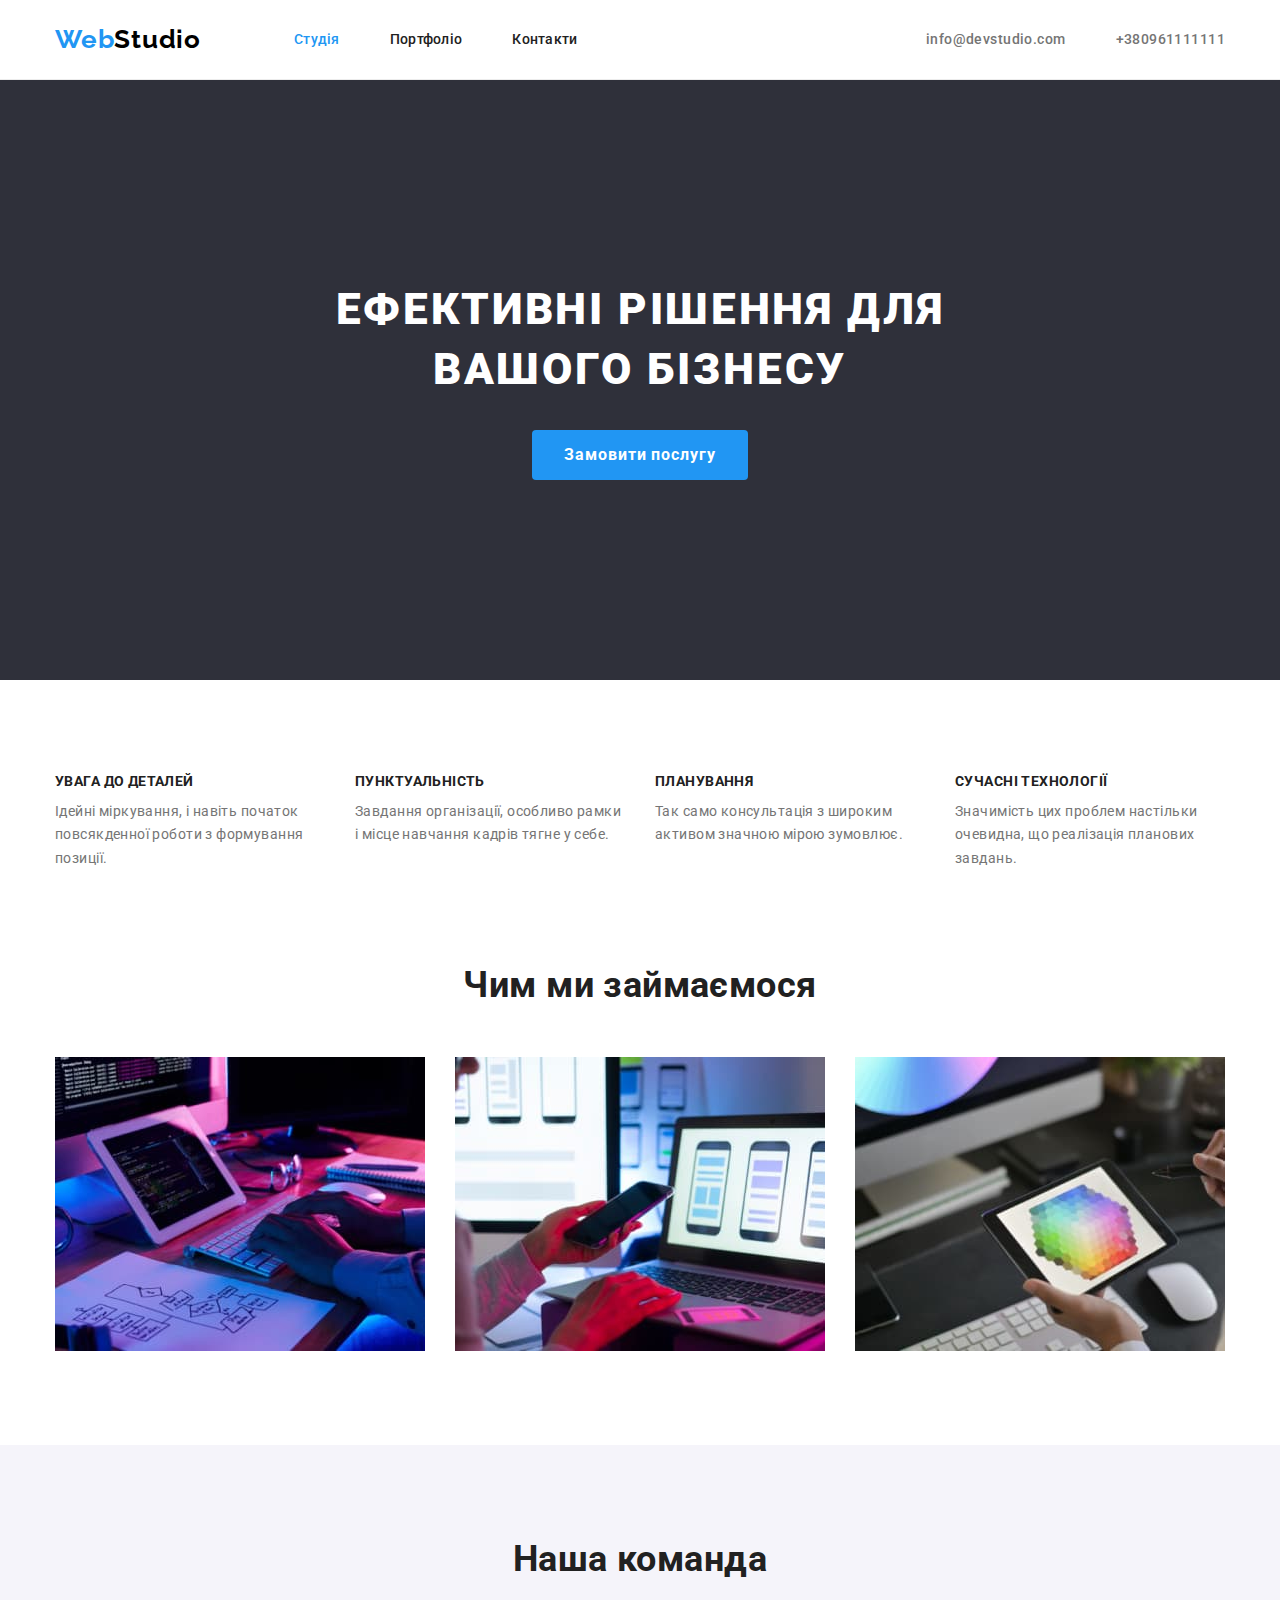
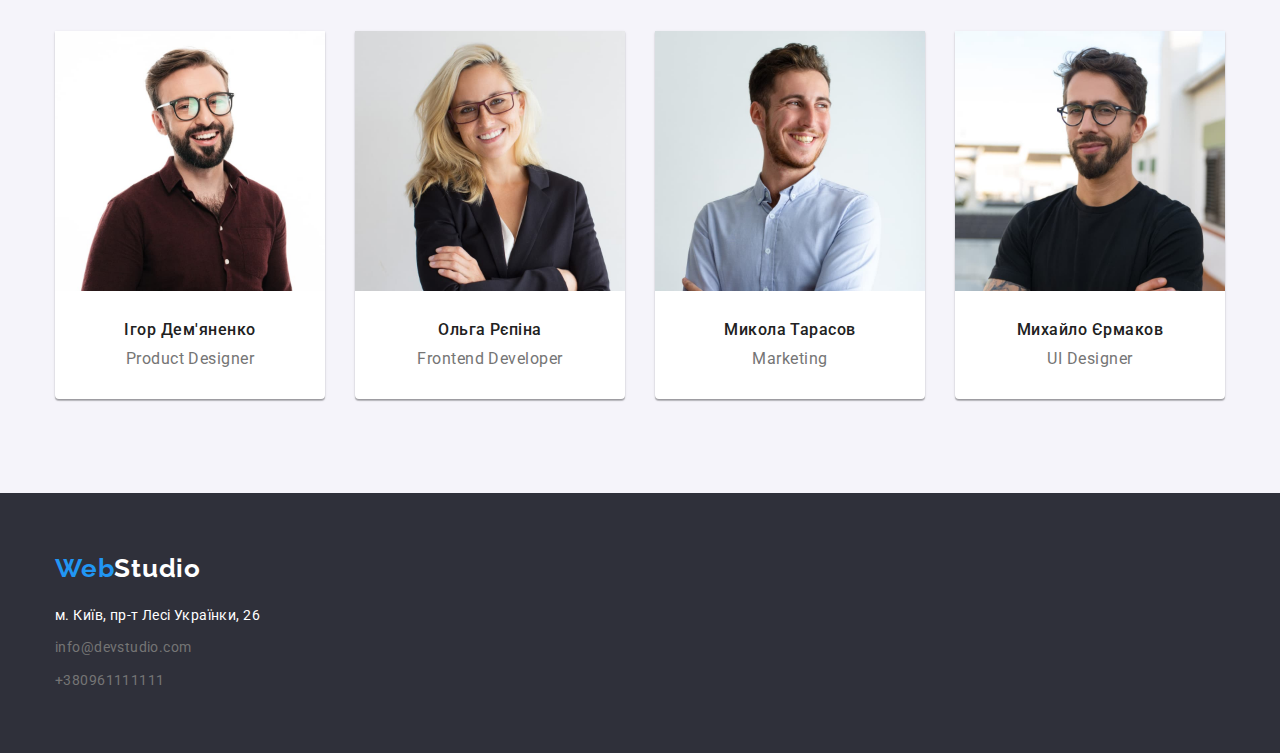
==== index.html @ 1582611f "клоновано репозиторій з ДЗ-3" ====
<!DOCTYPE html>
<html lang="uk">
<head>
    <meta charset="UTF-8">
    <meta http-equiv="X-UA-Compatible" content="IE=edge">
    <meta name="viewport" content="width=device-width, initial-scale=1.0">
    <title>Студія</title>
    <link rel="preconnect" href="https://fonts.googleapis.com">
    <link rel="preconnect" href="https://fonts.gstatic.com" crossorigin>
    <link href="https://fonts.googleapis.com/css2?family=Raleway:wght@700&family=Roboto:wght@400;500;700;900&display=swap" rel="stylesheet">
    <link rel="stylesheet" href="https://cdnjs.cloudflare.com/ajax/libs/modern-normalize/1.1.0/modern-normalize.min.css">
    <link rel="stylesheet" href="./css/style.css" />
</head>

<body>
    <!--Шапка-->
    
    <header class="header-container">
        <div class="container container-items">
        <a class="logoweb link" href="./index.html">Web<span class="logostudio">Studio</span>
        </a>
    
        <nav class="navigation">
            <ul class="navigation-items">
                <li><a class="navigation-link link current" href="./index.html">Студія</a></li>
                <li><a class="navigation-link link" href="./portfolio.html">Портфоліо</a></li>
                <li><a class="navigation-link link" href="">Контакти</a></li>
            </ul>
        </nav>
    
        <ul class="header-contacts">
            <li><a class="header-mail link" href=mailto:info@devstudio.com>info@devstudio.com</a></li>
            <li><a class="header-tel link" href=tel:+380961111111>+380961111111</a></li>
        </ul>
        </div>
    </header>

    <!--Герой-->
    <main>
        <section class="hero">
            <div class="hero-container container">
                <h1 class="herotext">Ефективні рішення для вашого бізнесу</h1>
                <button type="button" class="button">Замовити послугу
                </button>
            </div>
        </section>
    
    <!--Якості студії-->
        <section class="benefits section" >
            <div class="container">
                <h2 class="visually-hidden">Якості</h2>
                <ul class="benefits-items">
                <li class="benefits-container">
                    <h3 class="benefits-titles">Увага до деталей</h3>
                    <p class="benefits-p">Ідейні міркування, і навіть початок повсякденної роботи з формування позиції.</p>
                </li>
                <li class="benefits-container">
                    <h3 class="benefits-titles">Пунктуальність</h3>
                    <p class="benefits-p">Завдання організації, особливо рамки і місце навчання кадрів тягне у себе.</p>
                </li>
                <li class="benefits-container">
                    <h3 class="benefits-titles">Планування</h3>
                    <p class="benefits-p">Так само консультація з широким активом значною мірою зумовлює.</p>
                </li>
                <li class="benefits-container">
                    <h3 class="benefits-titles">Сучасні технології</h3>
                    <p class="benefits-p">Значимість цих проблем настільки очевидна, що реалізація планових завдань.</p>
                </li>
                </ul>
            </div>
        </section>

    <!--Чим займаємось-->
        <section class="ourworks section">
            <div class="container">
            <h2 class="secondary-title">Чим ми займаємося</h2>
            <ul class="works-items">
                <li class="works-item"><img src="./images/box1Sq.jpg" alt="обробка фотографій" width="370"></li>
                <li class="works-item"><img src="./images/box2Sq.jpg" alt="погодження деталей з замовником" width="370"></li>
                <li class="works-item"><img src="./images/box3Sq.jpg" alt="передача матеріалів замовнику" width="370"></li>
            </ul> 
            </div>
        </section>
        
        <!--Наша команда-->
        <section class="ourteam section">
            <div class="container">
            <h2 class="secondary-title">Наша команда</h2>
            <ul class="specialists">
                <li class="specialist">
                    <img src="./images/1IgorSq.jpg" alt="фото Ігор Дем'яненко" width="270">
                    <div class="ourteamtext">
                    <h3 class="ourteam-titles">Ігор Дем'яненко</h3>
                    <p class="ourteam-p">Product Designer</p>
                    </div>
                </li>
                <li class="specialist">
                    <img src="./images/2OlgaSq.jpg" alt="фото Ольга Рєпіна" width="270">
                    <div class="ourteamtext">
                    <h3 class="ourteam-titles">Ольга Рєпіна</h3>
                    <p class="ourteam-p">Frontend Developer</p>
                    </div>
                </li>
                <li class="specialist">
                    <img src="./images/3MykolaSq.jpg" alt="фото Микола Тарасов" width="270">
                    <div class="ourteamtext">
                    <h3 class="ourteam-titles">Микола Тарасов</h3>
                    <p class="ourteam-p">Marketing</p>
                    </div>
                </li>
                <li class="specialist">
                    <img src="./images/4MykhailoSq.jpg" alt="фото Михайло Єрмаков" width="270">
                    <div class="ourteamtext">
                    <h3 class="ourteam-titles">Михайло Єрмаков</h3>
                    <p class="ourteam-p">UI Designer</p>
                    </div>
                </li>
            </ul>
            </div>
        </section>
    </main>
    
    <!--Підвал-->
    <footer class="footer">
        <div class="container">
        <a class="footer-logoweb link" href="./index.html">Web<span class="footer-logostudio">Studio</span>
        </a>
        <address>
            <ul>
                <li class="contactlist-item"><a class="contact-link link" href="https://goo.gl/maps/CPtrU1FHBa2aNyZL9" target="_blank"
                        rel="noopener noreferrer nofollow">
                        м. Київ, пр-т Лесі Українки, 26</a>
                    </li>
                <li class="contactlist-item">
                    <a class="contact-list link" href="mailto:info@devstudio.com">info@devstudio.com</a>
                </li>
                <li class="contactlist-item"><a class="contact-list link" href="tel:+380961111111">+380961111111</a>
                </li>
                </ul>
        </address>
        </div>
    </footer>

</body>

</html>
---- css/style.css ----
:root {
    --titletext-color: #212121;
    --p-color: #757575;
    --hover-color: #2196F3;
    --textwhite-color: #ffffff;
    --backgroundfilter-color: #EEEEEE;
       
    --noname-color: #000000;
    --noname-color: #F5F4FA;
    --noname-color: #FFFFFF 60%;
    --noname-color: #2F303A;
    --headerline-color: #ECECEC;
}

body{
    font-family: 'Roboto', 'Raleway', sans-serif;
    background-color: #ffffff;
    color: #757575;
    font-size: 14px;
    letter-spacing: 0.03em;
}

ul,h2,p{
    list-style: none;
    margin: 0;
    padding: 0;
}

img{
    display: block;
    margin: 0;
    padding: 0;
    max-width: 100%;
    height: auto;
}

.section{
    padding-top: 94px;
    padding-bottom: 94px;
}

.container{
    margin-left: auto;
    margin-right: auto;
    width: 1200px;
    padding: 0 15px;
}

.link{
    text-decoration: none;
}
.visually-hidden {
    position: absolute;
    width: 1px;
    height: 1px;
    margin: -1px;
    border: 0;
    padding: 0;
    white-space: nowrap;
    clip-path: inset(100%);
    clip: rect(0 0 0 0);
    overflow: hidden;
}

.secondary-title{
    font-weight: 700;
    font-size: 36px;
    line-height: 1.16;
    color: var(--titletext-color);
    margin-top: 0;
    margin-bottom: 50px;
    text-align: center;
}

.logoweb{
    font-family: 'Raleway';
    font-weight: 700;
    font-size: 26px;
    line-height: 1.19;
    letter-spacing: 0.03em;
    color: #2196F3;
}
.logostudio{
    color: #000000;
}

.navigation{
margin-left: 93px;
}
.navigation-items{
    font-weight: 500;
    font-size: 14px;
    line-height: 1.14;
    letter-spacing: 0.02em;
    color: var(--titletext-color);
    display: flex;
    gap: 50px;
}

.navigation-link{
    font-weight: 500;
    font-size: 14px;
    line-height: 1.14;
    letter-spacing: 0.02em;
    color: var(--titletext-color);
    padding-top: 32px;
    padding-bottom: 32px;
}
.navigation-link:hover,
.navigation-link:focus{
    color: var(--hover-color);
}
.current{
   color: #2196F3;
}


.contact-list:hover,
.contact-list:focus,
.contact-link:hover,
.contact-link:focus,
.header-mail:hover,
.header-mail:focus,
.header-tel:hover,
.header-tel:focus{
    color: var(--hover-color);
}
.header-contacts{
    display: flex;
    margin-left: auto;
    gap: 50px;
}
.header-mail,
.header-tel{
    font-style: normal;
    font-weight: 500;
    font-size: 14px;
    line-height: 1.71;
    letter-spacing: 0.03em;
    color: var(--p-color);
    padding-top: 32px;
    padding-bottom: 32px;
}
.header-container{
    display: flex;
    border-bottom: 1px solid var(--headerline-color);
    height: 80px;
}
.container-items{
    display: flex;
    align-items: center;
}

.hero{
    background-color: #2F303A;
    padding: 200px 0;
    
}
.herotext{
    font-weight: 900;
    font-size: 44px;
    line-height: 1.36;
    letter-spacing: 0.06em;
    text-transform: uppercase;
    text-align: center;
    width: 696px;
    color: var(--textwhite-color);
    margin-top: 0;
    margin-bottom: 30px;
    margin-left: auto;
    margin-right: auto;
}

.button{
    font-family: inherit;
    background: #2196F3;     
    font-weight: 700;
    font-size: 16px;
    line-height: 1.87;
    letter-spacing: 0.06em;
    color: var(--textwhite-color);
    cursor: pointer;
    padding: 10px 32px;
    border: 0;
    border-radius: 4px;  
    display: block;
    margin-left: auto;
    margin-right: auto;
}

.button:hover,
.button:focus{
    background: #188CE8;;
}

.benefits-titles{
    font-weight: 700;
    font-size: 14px;
    line-height: 1.14;
    letter-spacing: 0.03em;
    text-transform: uppercase;
    color: var(--titletext-color);
    margin-top: 0;
    margin-bottom: 10px;
    padding: 0;
}
.benefits-p{
    font-weight: 400;
    font-size: 14px;
    line-height: 1.71;
    letter-spacing: 0.03em;
}
.benefits-container{
    width: 270px;
}
.benefits-items{
    display: flex;
    justify-content: space-between;
}
.benefits-container:not(:first-child){
    margin-left: 30px;
}
.ourteamtext{
    padding: 30px 0;
}
.ourteam-titles{
    font-weight: 500;
    font-size: 16px;
    line-height: 1.18;
    letter-spacing: 0.03em;
    color: var(--titletext-color);
    margin-top: 0;
    margin-bottom: 10px;
}
.ourworks{
    padding-top: 0;
}
.works-items{
    display: flex;
    justify-content: space-between;
}
.works-item:not(:first-child) {
    margin-left: 30px;
}
.ourteam{
    background-color: #F5F4FA;
}
.ourteam-p{
    font-weight: 400;
    font-size: 16px;
    line-height: 1.18;
    letter-spacing: 0.03em;
}
.specialist {
    width: 270px;
    text-align: center;
    background: #FFFFFF;
    box-shadow: 0px 1px 3px rgba(0, 0, 0, 0.12), 0px 1px 1px rgba(0, 0, 0, 0.14), 0px 2px 1px rgba(0, 0, 0, 0.2);
    border-radius: 0px 0px 4px 4px;
}
.specialist:not(:first-child) {
    margin-left: 30px;
}
.specialists{
    display: flex;
}

.example-items{
    display: flex;
    flex-wrap: wrap;
}
.example{
width: 370px;
margin-left: 30px;
margin-bottom: 30px;
}
.example:nth-child(3n+1){
margin-left: 0;
}
.example:nth-child(n+7) {
    margin-bottom: 0;}
.exampletext{
    padding: 20px 24px;
    border: 1px solid var(--backgroundfilter-color);
    border-top: none;
}
.filterbuttons{
    display: flex;
    margin-bottom: 50px;
    justify-content: center;
}
.filterbutton-item:not(:first-child) {
    margin-left: 8px;
}
.filterbutton{
    font-family: inherit;
    font-weight: 500;
    font-size: 16px;
    line-height: 1.62;
    text-align: center;
    letter-spacing: 0.03em;
    background-color: #F5F4FA;
    color: var(--titletext-color);
    cursor: pointer;
    border-radius: 4px;
    border: 0;
    padding: 6px 22px;
}
.filterbutton:hover,
.filterbutton:focus{
    background-color: #2196F3;
    color: var(--textwhite-color);
}
 
.footer{
    background-color: #2F303A;
    padding: 60px 0;
}
.footer-logoweb{
font-family: 'Raleway';
font-weight: 700;
font-size: 26px;
line-height: 1.19;
letter-spacing: 0.03em;
color: #2196F3;
margin-bottom: 20px;
display: block;
}
.footer-logostudio {
    color: var(--textwhite-color);
}

.logostudio-footer{
    font-family: 'Raleway';
    font-weight: 700;
    font-size: 26px;
    line-height: 1.19;
    letter-spacing: 0.03em;
    color: var(--textwhite-color);
}
.contact-list {
    font-style: normal;
    font-weight: 400;
    font-size: 14px;
    line-height: 1.71;
    letter-spacing: 0.03em;
    color: var(--p-color);
    display: block;
}
.contactlist-item:not(:first-child) {
    margin-top: 9px;
}
.contact-link {
    font-style: normal;
    font-weight: 400;
    font-size: 14px;
    line-height: 1.71;
    letter-spacing: 0.03em;
    color: var(--textwhite-color);
}

.allworks-titles{
font-style: normal;
font-weight: 700;
font-size: 18px;
line-height: 2;
color: var(--titletext-color);
margin-bottom: 4px;
}

.allworks-p{
font-weight: 400;
font-size: 16px;
line-height: 1.87;
color: var(--p-color);
}
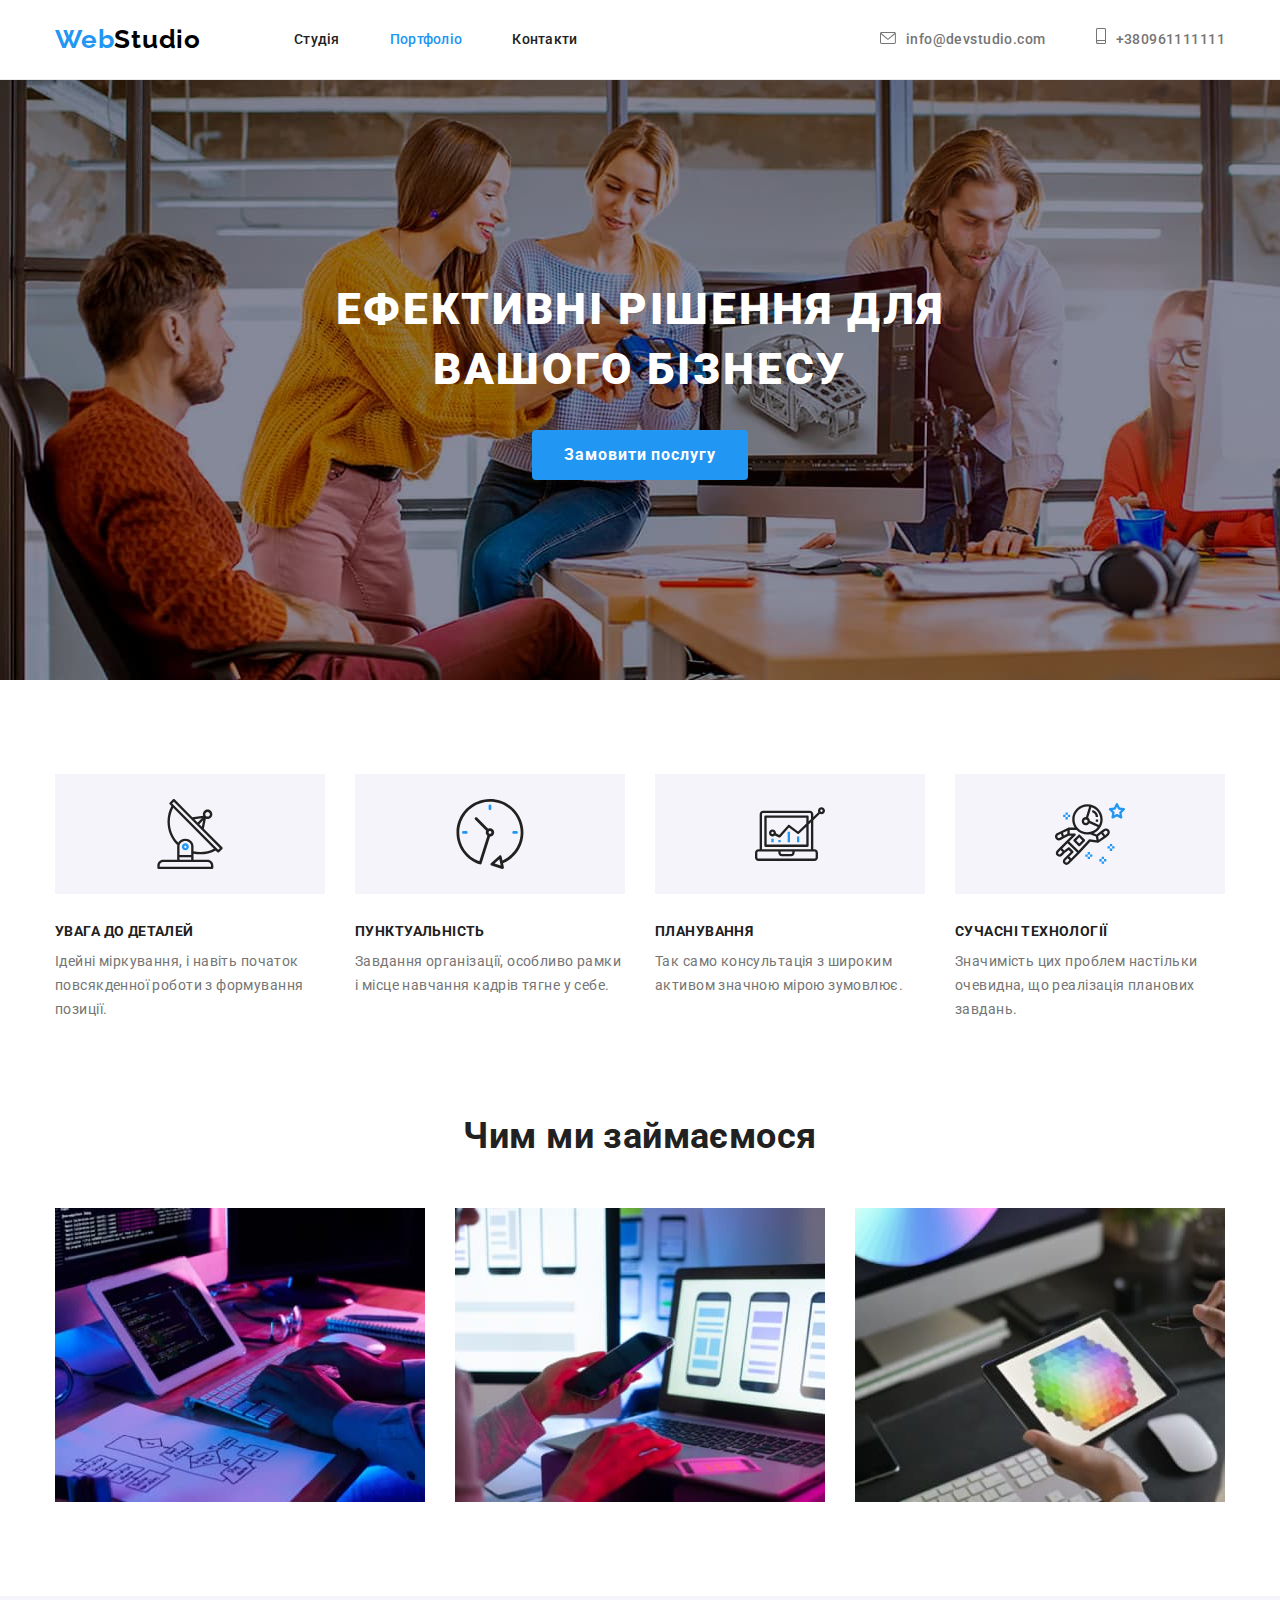
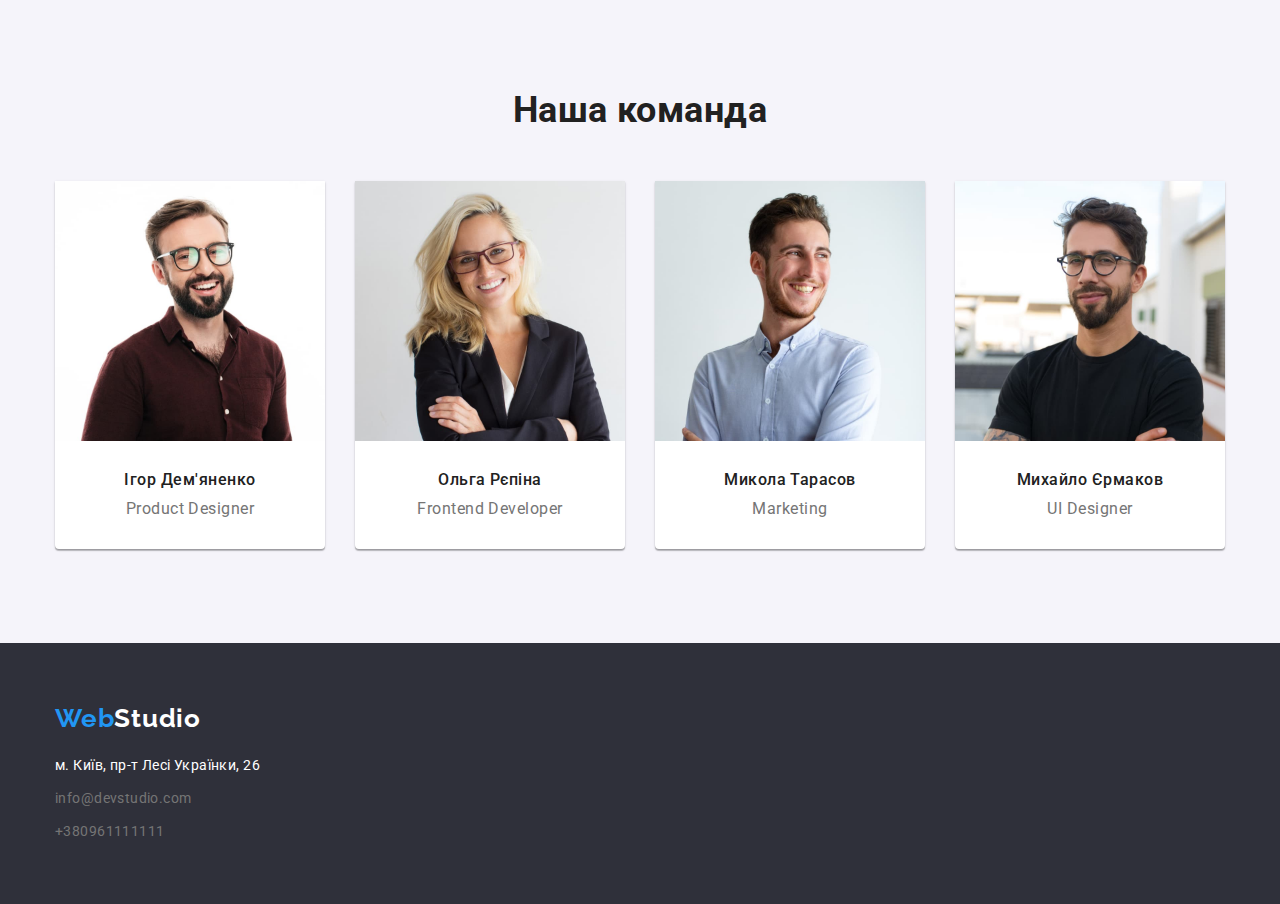
==== commit 6a837f54: "початкове оформлення іконок" ====
--- a/index.html
+++ b/index.html
@@ -14,24 +14,35 @@
 
 <body>
     <!--Шапка-->
-    
     <header class="header-container">
         <div class="container container-items">
-        <a class="logoweb link" href="./index.html">Web<span class="logostudio">Studio</span>
-        </a>
+            <a class="logoweb link" href="./index.html">Web<span class="logostudio">Studio</span>
+            </a>
     
-        <nav class="navigation">
-            <ul class="navigation-items">
-                <li><a class="navigation-link link current" href="./index.html">Студія</a></li>
-                <li><a class="navigation-link link" href="./portfolio.html">Портфоліо</a></li>
-                <li><a class="navigation-link link" href="">Контакти</a></li>
+            <nav class="navigation">
+                <ul class="navigation-items">
+                    <li><a class="navigation-link link" href="./index.html">Студія</a></li>
+                    <li><a class="navigation-link link current" href="./portfolio.html">Портфоліо</a></li>
+                    <li><a class="navigation-link link" href="">Контакти</a></li>
+                </ul>
+            </nav>
+    
+            <ul class="header-contacts">
+                <li>
+                    <a class="header-mail link" href=mailto:info@devstudio.com>
+                        <svg class="headermail-icon">
+                            <use href="./images/symbol-defs.svg#icon-envelope"></use>
+                        </svg>info@devstudio.com
+                    </a>
+                </li>
+                <li>
+                    <a class="header-tel link" href=tel:+380961111111>
+                        <svg class="headertel-icon">
+                            <use href="./images/symbol-defs.svg#icon-tel"></use>
+                        </svg>+380961111111
+                    </a>
+                </li>
             </ul>
-        </nav>
-    
-        <ul class="header-contacts">
-            <li><a class="header-mail link" href=mailto:info@devstudio.com>info@devstudio.com</a></li>
-            <li><a class="header-tel link" href=tel:+380961111111>+380961111111</a></li>
-        </ul>
         </div>
     </header>
 
@@ -51,18 +62,38 @@
                 <h2 class="visually-hidden">Якості</h2>
                 <ul class="benefits-items">
                 <li class="benefits-container">
+                    <div class="benefits-iconbox">
+                        <svg class="benefits-icon">
+                            <use href="./images/symbol-defs.svg#icon-antenna"></use>
+                        </svg>
+                    </div>
                     <h3 class="benefits-titles">Увага до деталей</h3>
                     <p class="benefits-p">Ідейні міркування, і навіть початок повсякденної роботи з формування позиції.</p>
                 </li>
                 <li class="benefits-container">
+                    <div class="benefits-iconbox">
+                        <svg class="benefits-icon">
+                            <use href="./images/symbol-defs.svg#icon-clock"></use>
+                        </svg>
+                    </div>
                     <h3 class="benefits-titles">Пунктуальність</h3>
                     <p class="benefits-p">Завдання організації, особливо рамки і місце навчання кадрів тягне у себе.</p>
                 </li>
                 <li class="benefits-container">
+                    <div class="benefits-iconbox">
+                        <svg class="benefits-icon">
+                            <use href="./images/symbol-defs.svg#icon-diagram"></use>
+                        </svg>
+                    </div>
                     <h3 class="benefits-titles">Планування</h3>
                     <p class="benefits-p">Так само консультація з широким активом значною мірою зумовлює.</p>
                 </li>
                 <li class="benefits-container">
+                    <div class="benefits-iconbox">
+                        <svg class="benefits-icon">
+                            <use href="./images/symbol-defs.svg#icon-astronaut"></use>
+                        </svg>
+                    </div>
                     <h3 class="benefits-titles">Сучасні технології</h3>
                     <p class="benefits-p">Значимість цих проблем настільки очевидна, що реалізація планових завдань.</p>
                 </li>
--- a/css/style.css
+++ b/css/style.css
@@ -114,7 +114,10 @@
    color: #2196F3;
 }
 
-
+.headermail-icon:hover,
+.headertel-icon:hover,
+.headermail-icon:focus,
+.headertel-icon:focus,
 .contact-list:hover,
 .contact-list:focus,
 .contact-link:hover,
@@ -124,12 +127,32 @@
 .header-tel:hover,
 .header-tel:focus{
     color: var(--hover-color);
-}
+    fill: var(--hover-color);
+}
+
 .header-contacts{
     display: flex;
     margin-left: auto;
     gap: 50px;
-}
+    align-items: center;
+}
+.headermail-icon{
+    width: 16px;
+    height: 12px;
+    margin-right: 10px;
+    fill: #757575;
+    cursor: pointer;
+}
+.headertel-icon{
+    width: 10px;
+    height: 16px;
+    margin-right: 10px;
+    fill: #757575;
+    cursor: pointer;
+}
+
+
+
 .header-mail,
 .header-tel{
     font-style: normal;
@@ -140,6 +163,7 @@
     color: var(--p-color);
     padding-top: 32px;
     padding-bottom: 32px;
+  
 }
 .header-container{
     display: flex;
@@ -152,7 +176,13 @@
 }
 
 .hero{
-    background-color: #2F303A;
+    height: 600px;
+    max-width: 1600px;
+    margin-left: auto;
+    margin-right: auto;
+    background: rgba(47, 48, 58, 0.4);
+    background-image: url('../images/herosq.jpg');
+    
     padding: 200px 0;
     
 }
@@ -219,6 +249,18 @@
 }
 .benefits-container:not(:first-child){
     margin-left: 30px;
+}
+.benefits-iconbox{
+    width: 270px;
+    height: 120px;
+    background-color: #F5F4FA;
+    margin-bottom: 30px;
+}
+.benefits-icon{
+    width: 70px;
+    height: 70px;
+    margin: 25px 100px;
+
 }
 .ourteamtext{
     padding: 30px 0;
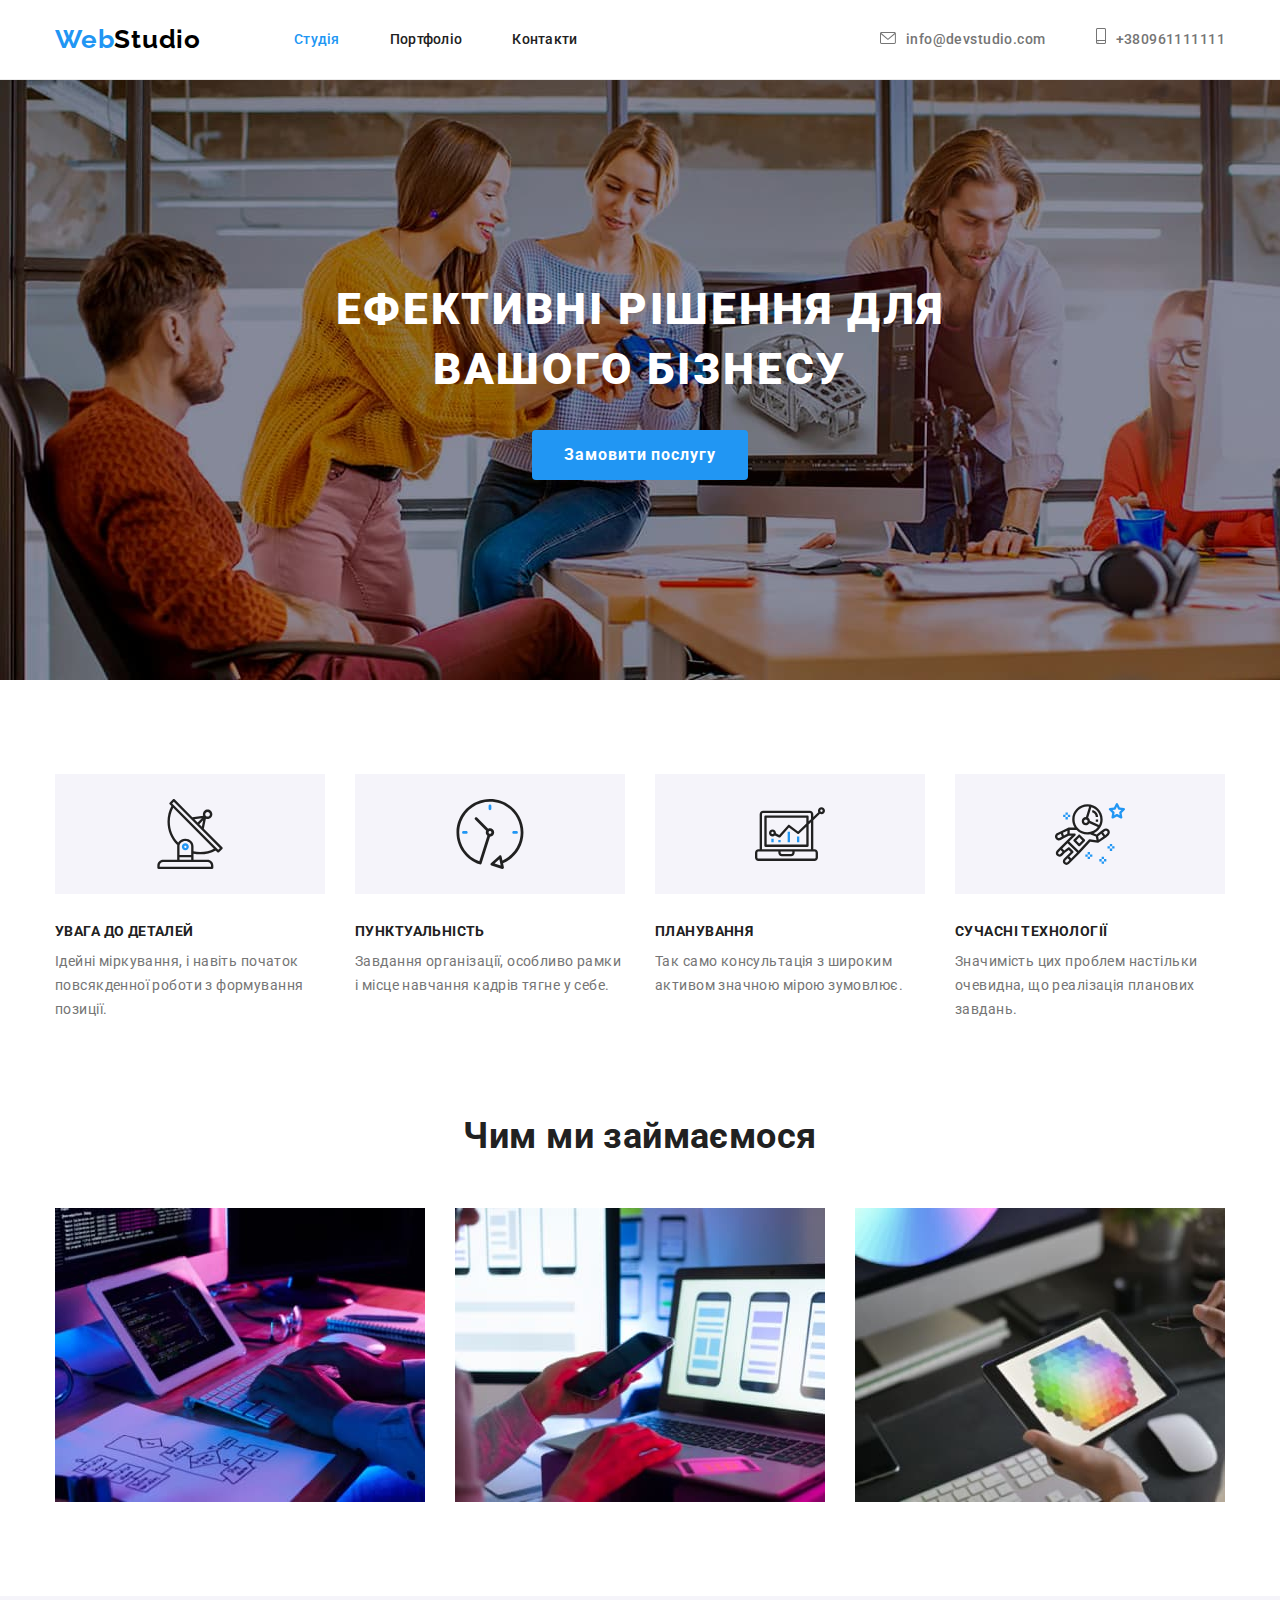
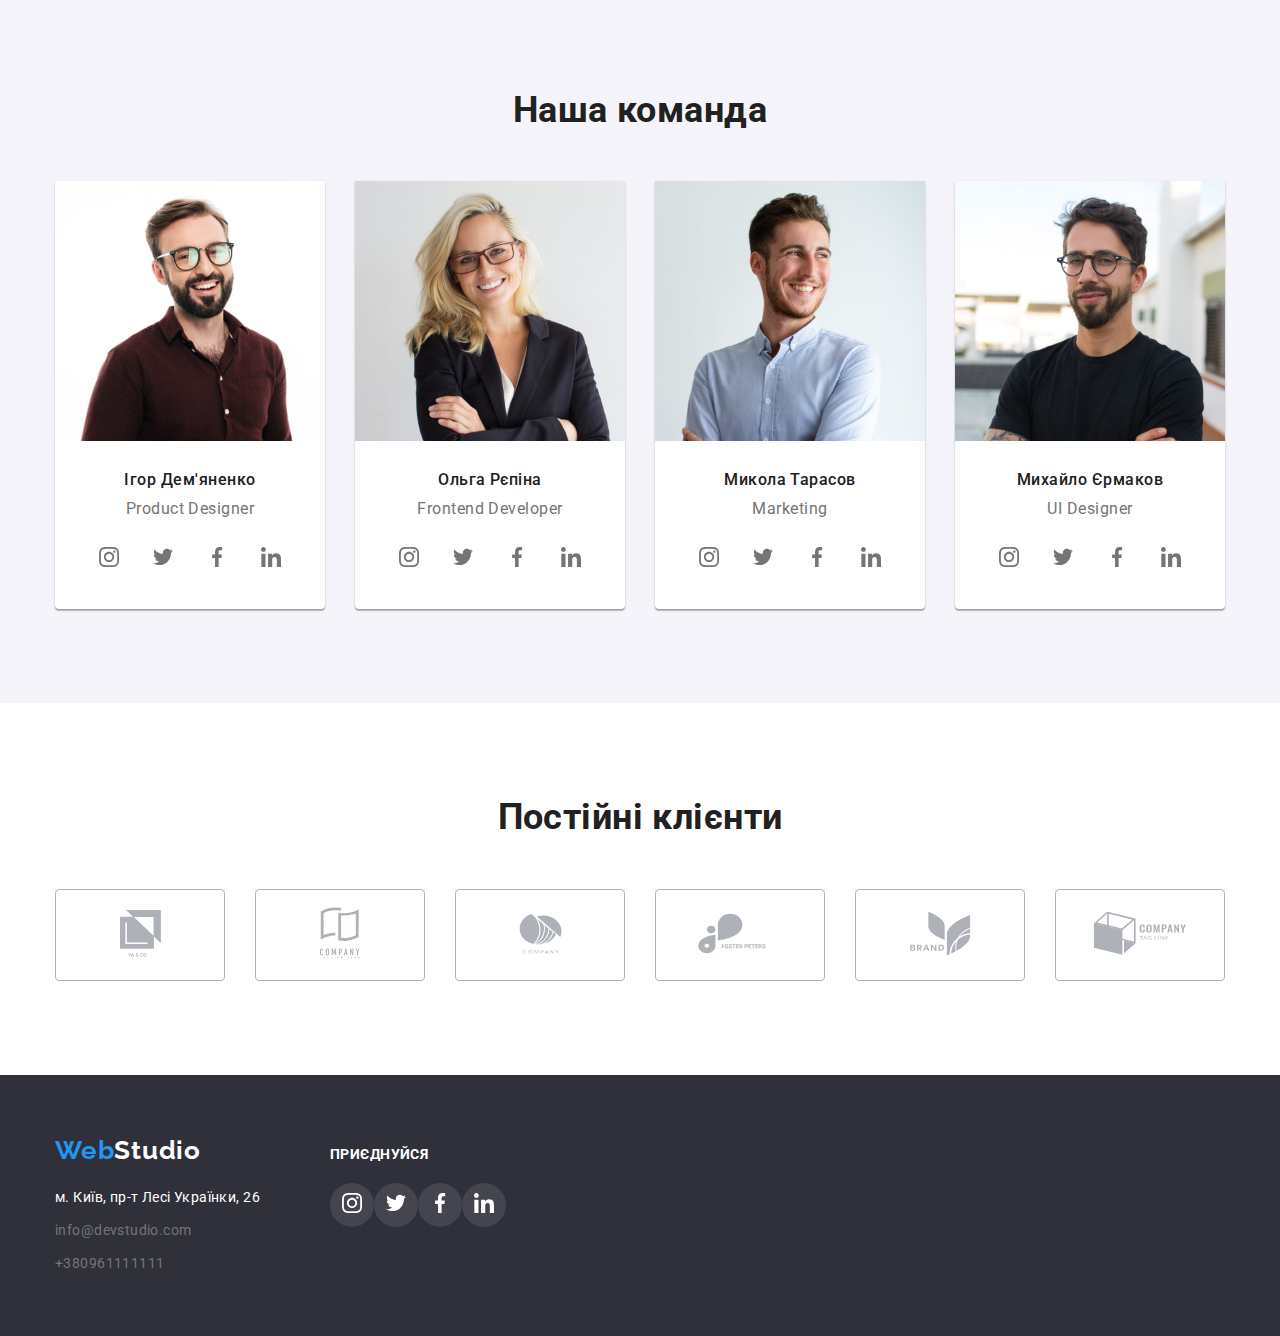
==== commit 3bb54961: "виконано дз-4" ====
--- a/index.html
+++ b/index.html
@@ -21,8 +21,8 @@
     
             <nav class="navigation">
                 <ul class="navigation-items">
-                    <li><a class="navigation-link link" href="./index.html">Студія</a></li>
-                    <li><a class="navigation-link link current" href="./portfolio.html">Портфоліо</a></li>
+                    <li><a class="navigation-link link current" href="./index.html">Студія</a></li>
+                    <li><a class="navigation-link link" href="./portfolio.html">Портфоліо</a></li>
                     <li><a class="navigation-link link" href="">Контакти</a></li>
                 </ul>
             </nav>
@@ -123,6 +123,49 @@
                     <div class="ourteamtext">
                     <h3 class="ourteam-titles">Ігор Дем'яненко</h3>
                     <p class="ourteam-p">Product Designer</p>
+                    <ul class="specialistlink-items">
+                        <li class="specialistbutton-item">
+                            <a class="specialistlink" href="https://www.instagram.com/">
+                                <button class="specialistlink-button">
+                                    <svg class="specialistlink-icon">
+                                        <use href="./images/symbol-defs.svg#icon-instagram">
+                                        </use>
+                                    </svg>
+                                    
+                                </button>
+                            </a>
+                        </li>
+                        <li class="specialistbutton-item">
+                            <a class="specialistlink" href="https://twitter.com/">
+                                <button class="specialistlink-button">
+                                    <svg class="specialistlink-icon">
+                                        <use href="./images/symbol-defs.svg#icon-twitter">
+                                        </use>
+                                    </svg>
+                                </button>
+                            </a>
+                        </li>
+                        <li class="specialistbutton-item">
+                            <a class="specialistlink" href="https://www.facebook.com/">
+                                <button class="specialistlink-button">
+                                    <svg class="specialistlink-icon">
+                                        <use href="./images/symbol-defs.svg#icon-facebook">
+                                        </use>
+                                    </svg>
+                                </button>
+                            </a>
+                        </li>
+                        <li class="specialistbutton-item">
+                            <a class="specialistlink" href="https://www.linkedin.com/">
+                                <button class="specialistlink-button">
+                                    <svg class="specialistlink-icon">
+                                        <use href="./images/symbol-defs.svg#icon-linkedin">
+                                        </use>
+                                    </svg>
+                                </button>
+                            </a>
+                        </li> 
+                    </ul>                       
                     </div>
                 </li>
                 <li class="specialist">
@@ -130,6 +173,48 @@
                     <div class="ourteamtext">
                     <h3 class="ourteam-titles">Ольга Рєпіна</h3>
                     <p class="ourteam-p">Frontend Developer</p>
+                    <ul class="specialistlink-items">
+                        <li class="specialistbutton-item">
+                            <a class="specialistlink" href="https://www.instagram.com/">
+                                <button class="specialistlink-button">
+                                    <svg class="specialistlink-icon">
+                                        <use href="./images/symbol-defs.svg#icon-instagram">
+                                        </use>
+                                    </svg>
+                                </button>
+                            </a>
+                        </li>
+                        <li class="specialistbutton-item">
+                            <a class="specialistlink" href="https://twitter.com/">
+                                <button class="specialistlink-button">
+                                    <svg class="specialistlink-icon">
+                                        <use href="./images/symbol-defs.svg#icon-twitter">
+                                        </use>
+                                    </svg>
+                                </button>
+                            </a>
+                        </li>
+                        <li class="specialistbutton-item">
+                            <a class="specialistlink" href="https://www.facebook.com/">
+                                <button class="specialistlink-button">
+                                    <svg class="specialistlink-icon">
+                                        <use href="./images/symbol-defs.svg#icon-facebook">
+                                        </use>
+                                    </svg>
+                                </button>
+                            </a>
+                        </li>
+                        <li class="specialistbutton-item">
+                            <a class="specialistlink" href="https://www.linkedin.com/">
+                                <button class="specialistlink-button">
+                                    <svg class="specialistlink-icon">
+                                        <use href="./images/symbol-defs.svg#icon-linkedin">
+                                        </use>
+                                    </svg>
+                                </button>
+                            </a>
+                        </li>
+                    </ul>
                     </div>
                 </li>
                 <li class="specialist">
@@ -137,6 +222,48 @@
                     <div class="ourteamtext">
                     <h3 class="ourteam-titles">Микола Тарасов</h3>
                     <p class="ourteam-p">Marketing</p>
+                    <ul class="specialistlink-items">
+                        <li class="specialistbutton-item">
+                            <a class="specialistlink" href="https://www.instagram.com/">
+                                <button class="specialistlink-button">
+                                    <svg class="specialistlink-icon">
+                                        <use href="./images/symbol-defs.svg#icon-instagram">
+                                        </use>
+                                    </svg>
+                                </button>
+                            </a>
+                        </li>
+                        <li class="specialistbutton-item">
+                            <a class="specialistlink" href="https://twitter.com/">
+                                <button class="specialistlink-button">
+                                    <svg class="specialistlink-icon">
+                                        <use href="./images/symbol-defs.svg#icon-twitter">
+                                        </use>
+                                    </svg>
+                                </button>
+                            </a>
+                        </li>
+                        <li class="specialistbutton-item">
+                            <a class="specialistlink" href="https://www.facebook.com/">
+                                <button class="specialistlink-button">
+                                    <svg class="specialistlink-icon">
+                                        <use href="./images/symbol-defs.svg#icon-facebook">
+                                        </use>
+                                    </svg>
+                                </button>
+                            </a>
+                        </li>
+                        <li class="specialistbutton-item">
+                            <a class="specialistlink" href="https://www.linkedin.com/">
+                                <button class="specialistlink-button">
+                                    <svg class="specialistlink-icon">
+                                        <use href="./images/symbol-defs.svg#icon-linkedin">
+                                        </use>
+                                    </svg>
+                                </button>
+                            </a>
+                        </li>
+                    </ul>
                     </div>
                 </li>
                 <li class="specialist">
@@ -144,9 +271,102 @@
                     <div class="ourteamtext">
                     <h3 class="ourteam-titles">Михайло Єрмаков</h3>
                     <p class="ourteam-p">UI Designer</p>
+                    <ul class="specialistlink-items">
+                        <li class="specialistbutton-item">
+                            <a class="specialistlink" href="https://www.instagram.com/">
+                                <button class="specialistlink-button">
+                                    <svg class="specialistlink-icon">
+                                        <use href="./images/symbol-defs.svg#icon-instagram">
+                                        </use>
+                                    </svg>
+                                </button>
+                            </a>
+                        </li>
+                        <li class="specialistbutton-item">
+                            <a class="specialistlink" href="https://twitter.com/">
+                                <button class="specialistlink-button">
+                                    <svg class="specialistlink-icon">
+                                        <use href="./images/symbol-defs.svg#icon-twitter">
+                                        </use>
+                                    </svg>
+                                </button>
+                            </a>
+                        </li>
+                        <li class="specialistbutton-item">
+                            <a class="specialistlink" href="https://www.facebook.com/">
+                                <button class="specialistlink-button">
+                                    <svg class="specialistlink-icon">
+                                        <use href="./images/symbol-defs.svg#icon-facebook">
+                                        </use>
+                                    </svg>
+                                </button>
+                            </a>
+                        </li>
+                        <li class="specialistbutton-item">
+                            <a class="specialistlink" href="https://www.linkedin.com/">
+                                <button class="specialistlink-button">
+                                    <svg class="specialistlink-icon">
+                                        <use href="./images/symbol-defs.svg#icon-linkedin">
+                                        </use>
+                                    </svg>
+                                </button>
+                            </a>
+                        </li>
+                    </ul>
                     </div>
                 </li>
             </ul>
+            </div>
+        </section>
+
+        <!--Постійні клієнти-->
+        <section class="ourclients section">
+            <div class="container">
+                <h2 class="secondary-title">Постійні клієнти</h2>
+                <ul class="client-items">
+                    <li class="client-item">
+                        <button class="client-button">
+                        <svg class="firstclient-icon">
+                            <use href="./images/symbol-defs.svg#icon-group1"></use>
+                        </svg>
+                        </button>
+                    </li>
+                    <li class="client-item">
+                            <button class="client-button">
+                                <svg class="secondclient-icon">
+                                    <use href="./images/symbol-defs.svg#icon-group2"></use>
+                                </svg>
+                            </button>
+                    </li>
+                    <li class="client-item">
+                        <button class="client-button">
+                        <svg class="thirdclient-icon">
+                            <use href="./images/symbol-defs.svg#icon-group3"></use>
+                        </svg>
+                        </button>
+                    </li>
+                    <li class="client-item">
+                            <button class="client-button">
+                                <svg class="fourthclient-icon">
+                                    <use href="./images/symbol-defs.svg#icon-group4"></use>
+                                </svg>
+                            </button>
+                    </li>
+                    <li class="client-item">
+                            <button class="client-button">
+                                <svg class="fifthclient-icon">
+                                    <use href="./images/symbol-defs.svg#icon-group5"></use>
+                                </svg>
+                            </button>
+                    </li>
+                    <li class="client-item">
+                            <button class="client-button">
+                                <svg class="sixthclient-icon">
+                                    <use href="./images/symbol-defs.svg#icon-group6"></use>
+                                </svg>
+                            </button>
+                    </li>
+                </ul>
             </div>
         </section>
     </main>
@@ -154,21 +374,74 @@
     <!--Підвал-->
     <footer class="footer">
         <div class="container">
+            <div class="footer-conteiner">
+            <div class="footer-contacts">
         <a class="footer-logoweb link" href="./index.html">Web<span class="footer-logostudio">Studio</span>
         </a>
         <address>
             <ul>
-                <li class="contactlist-item"><a class="contact-link link" href="https://goo.gl/maps/CPtrU1FHBa2aNyZL9" target="_blank"
+                <li class="contactlist-item">
+                    <a class="contact-link link" href="https://goo.gl/maps/CPtrU1FHBa2aNyZL9" target="_blank"
                         rel="noopener noreferrer nofollow">
                         м. Київ, пр-т Лесі Українки, 26</a>
-                    </li>
+                </li>
                 <li class="contactlist-item">
                     <a class="contact-list link" href="mailto:info@devstudio.com">info@devstudio.com</a>
                 </li>
-                <li class="contactlist-item"><a class="contact-list link" href="tel:+380961111111">+380961111111</a>
+                <li class="contactlist-item">
+                    <a class="contact-list link" href="tel:+380961111111">+380961111111</a>
                 </li>
                 </ul>
         </address>
+            </div>
+            
+            <div class="footer-enjoy">
+                <p>Приєднуйся</p>
+                <ul class="footer-icons">
+                    <li class="footer-icon">
+                        <a class="footerlink" href="https://www.instagram.com/">
+                            <button class="footerlink-button">
+                                <svg class="footertlink-icon">
+                                    <use href="./images/symbol-defs.svg#icon-instagram">
+                                    </use>
+                                </svg>
+                
+                            </button>
+                        </a>
+                    </li>
+                    <li class="footer-icon">
+                        <a class="footerlink" href="https://twitter.com/">
+                            <button class="footerlink-button">
+                                <svg class="footertlink-icon">
+                                    <use href="./images/symbol-defs.svg#icon-twitter">
+                                    </use>
+                                </svg>
+                            </button>
+                        </a>
+                    </li>
+                    <li class="footer-icon">
+                        <a class="footerlink" href="https://www.facebook.com/">
+                            <button class="footerlink-button">
+                                <svg class="footertlink-icon">
+                                    <use href="./images/symbol-defs.svg#icon-facebook">
+                                    </use>
+                                </svg>
+                            </button>
+                        </a>
+                    </li>
+                    <li class="footer-icon">
+                        <a class="footerlink" href="https://www.linkedin.com/">
+                            <button class="footerlink-button">
+                                <svg class="footertlink-icon">
+                                    <use href="./images/symbol-defs.svg#icon-linkedin">
+                                    </use>
+                                </svg>
+                            </button>
+                        </a>
+                    </li>
+                </ul>
+            </div>
+            </div>
         </div>
     </footer>
 
--- a/css/style.css
+++ b/css/style.css
@@ -140,18 +140,14 @@
     width: 16px;
     height: 12px;
     margin-right: 10px;
-    fill: #757575;
     cursor: pointer;
 }
 .headertel-icon{
     width: 10px;
     height: 16px;
     margin-right: 10px;
-    fill: #757575;
-    cursor: pointer;
-}
-
-
+    cursor: pointer;
+}
 
 .header-mail,
 .header-tel{
@@ -163,7 +159,7 @@
     color: var(--p-color);
     padding-top: 32px;
     padding-bottom: 32px;
-  
+    fill: currentColor;
 }
 .header-container{
     display: flex;
@@ -182,7 +178,6 @@
     margin-right: auto;
     background: rgba(47, 48, 58, 0.4);
     background-image: url('../images/herosq.jpg');
-    
     padding: 200px 0;
     
 }
@@ -292,6 +287,7 @@
     font-size: 16px;
     line-height: 1.18;
     letter-spacing: 0.03em;
+    margin-bottom: 16px;
 }
 .specialist {
     width: 270px;
@@ -306,6 +302,39 @@
 .specialists{
     display: flex;
 }
+.specialistlink-button{
+    display: block;
+    padding: 12px;
+    width: 44px;
+    height: 44px;
+    background-color: #ffffff;
+    border: transparent;
+    border-radius: 50px;
+    justify-content: center;
+    cursor: pointer;
+}
+.specialistlink:hover,
+.specialistlink:focus,
+.specialistlink-button:hover,
+.specialistlink-button:focus{
+    background-color: #2196F3;
+    fill: #FFFFFF;
+    
+}
+.specialistlink{
+    fill: #757575;
+}
+.specialistbutton-item:not(:first-child) {
+    margin-left: 10px;
+}
+.specialistlink-icon{
+    width: 20px;
+    height: 20px;
+}
+.specialistlink-items{
+    display: flex;
+    justify-content: center;
+}
 
 .example-items{
     display: flex;
@@ -354,6 +383,89 @@
     color: var(--textwhite-color);
 }
  
+.client-items{
+    display: flex;
+    justify-content: center;
+}
+.client-item:not(:first-child) {
+    margin-left: 30px;
+}
+.client-button{
+    width: 170px;
+    height: 92px;
+    width: 170px;
+    border: 1px solid #AFB1B8;
+    border-radius: 4px;
+    background-color: #ffffff;
+    fill: #AFB1B8;
+    cursor: pointer;
+}
+.client-button:hover{
+    border: 1px solid #2196F3;
+    fill: #2196F3;
+}
+.firstclient-icon{
+    width: 41px;
+    height: 47px;
+}.secondclient-icon{
+    width: 40px;
+    height: 52px;
+}
+.thirdclient-icon{
+    width: 43px;
+    height: 41px;
+}
+.fourthclient-icon{
+    width: 84px;
+    height: 41px;
+}
+.fifthclient-icon{
+    width: 63px;
+    height: 45px;
+}
+.sixthclient-icon{
+    width: 94px;
+    height: 44px;
+}
+.footer-conteiner{
+    display: flex;
+}
+.footer-contacts{
+    display: block;
+}
+.footer-enjoy{
+    font-weight: 700;
+    font-size: 14px;
+    line-height: 1.14;
+    letter-spacing: 0.03em;
+    text-transform: uppercase;
+    color: #FFFFFF;
+    margin-left: 70px;
+    margin-top: 12px;
+
+}
+.footer-icons{
+    display: flex;
+    margin-top: 20px;
+}
+.footerlink-button{
+    width: 44px;
+    height: 44px;
+    background: rgba(255, 255, 255, 0.1);
+    border: transparent;
+    border-radius: 50px;
+    fill: #FFFFFF;
+    cursor: pointer;
+}
+.footerlink-button:hover,
+.footerlink-button:focus {
+    background-color: #2196F3;
+    fill: #FFFFFF;
+}
+.footertlink-icon{
+    width: 20px;
+    height: 20px;
+}
 .footer{
     background-color: #2F303A;
     padding: 60px 0;
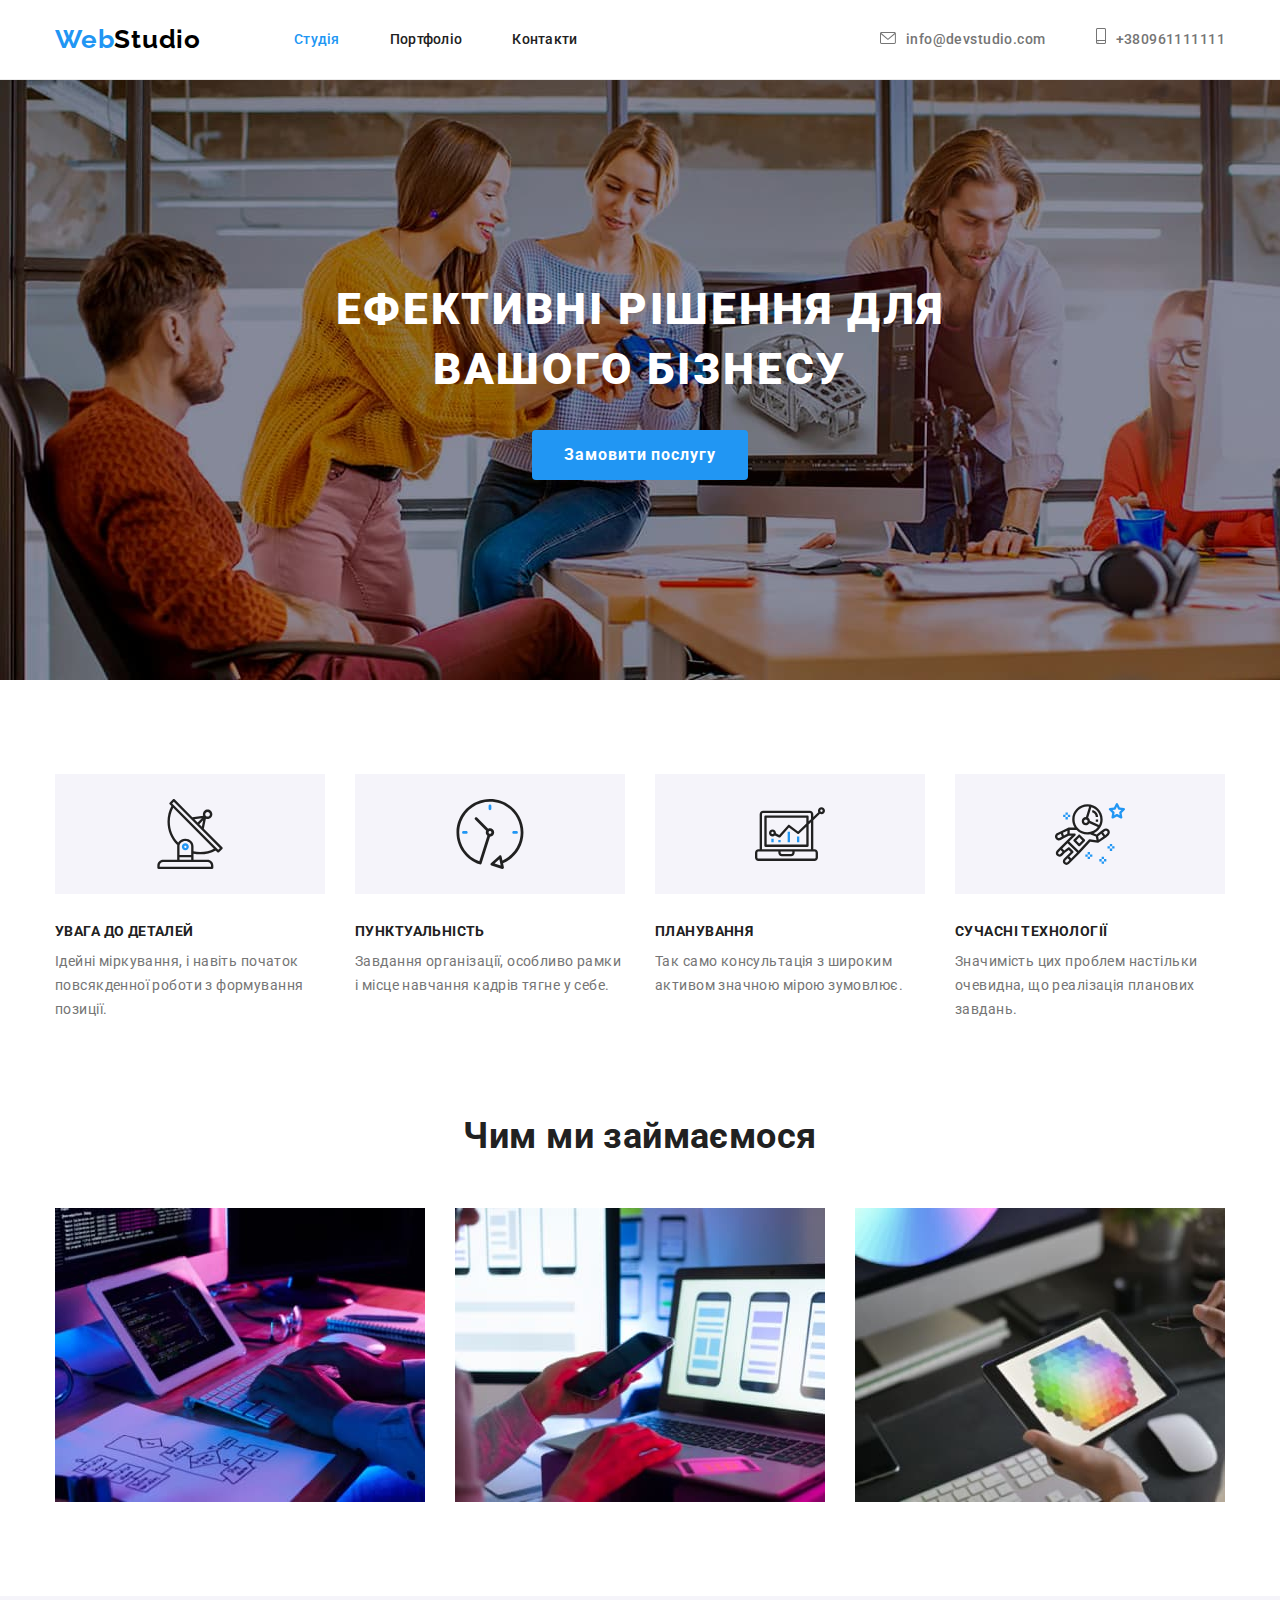
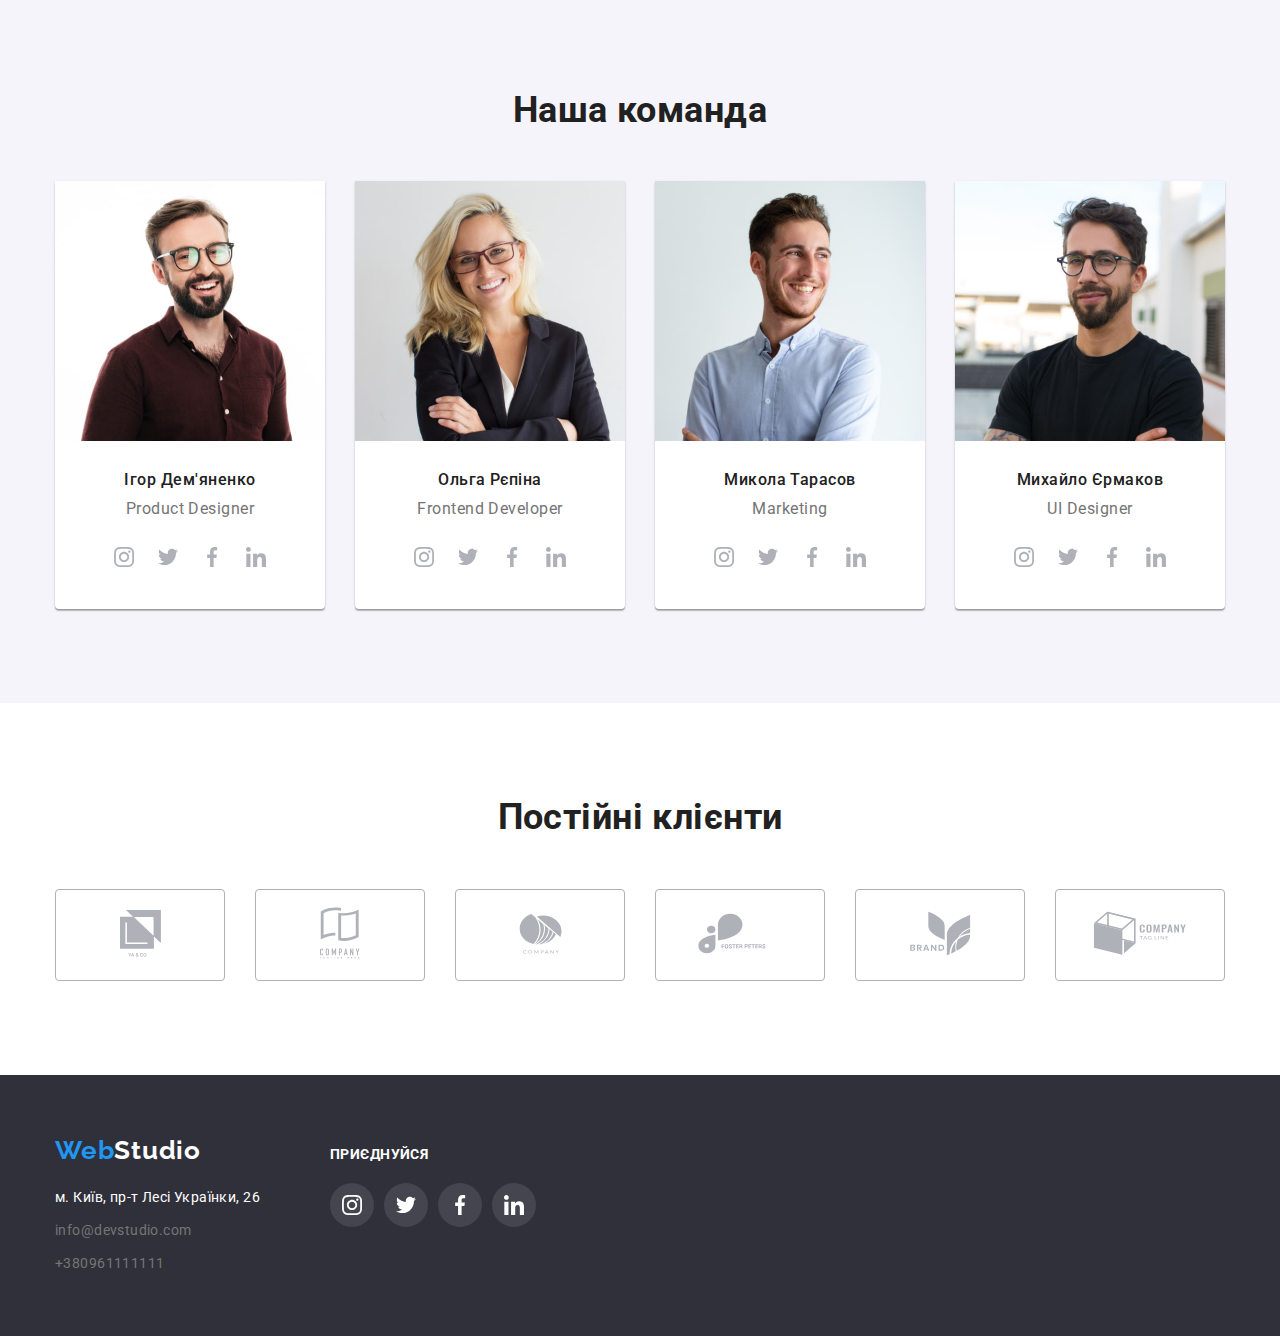
==== commit 6744f722: "виконано дз-4" ====
--- a/index.html
+++ b/index.html
@@ -124,45 +124,36 @@
                     <h3 class="ourteam-titles">Ігор Дем'яненко</h3>
                     <p class="ourteam-p">Product Designer</p>
                     <ul class="specialistlink-items">
-                        <li class="specialistbutton-item">
+                        <li class="specialist-item">
                             <a class="specialistlink" href="https://www.instagram.com/">
-                                <button class="specialistlink-button">
-                                    <svg class="specialistlink-icon">
-                                        <use href="./images/symbol-defs.svg#icon-instagram">
-                                        </use>
-                                    </svg>
-                                    
-                                </button>
-                            </a>
-                        </li>
-                        <li class="specialistbutton-item">
+                                <svg class="specialistlink-icon">
+                                    <use href="./images/symbol-defs.svg#icon-instagram">
+                                    </use>
+                                </svg>
+                            </a>
+                        </li>
+                        <li class="specialist-item">
                             <a class="specialistlink" href="https://twitter.com/">
-                                <button class="specialistlink-button">
-                                    <svg class="specialistlink-icon">
-                                        <use href="./images/symbol-defs.svg#icon-twitter">
-                                        </use>
-                                    </svg>
-                                </button>
-                            </a>
-                        </li>
-                        <li class="specialistbutton-item">
+                                <svg class="specialistlink-icon">
+                                    <use href="./images/symbol-defs.svg#icon-twitter">
+                                    </use>
+                                </svg>
+                            </a>
+                        </li>
+                        <li class="specialist-item">
                             <a class="specialistlink" href="https://www.facebook.com/">
-                                <button class="specialistlink-button">
-                                    <svg class="specialistlink-icon">
-                                        <use href="./images/symbol-defs.svg#icon-facebook">
-                                        </use>
-                                    </svg>
-                                </button>
-                            </a>
-                        </li>
-                        <li class="specialistbutton-item">
+                                <svg class="specialistlink-icon">
+                                    <use href="./images/symbol-defs.svg#icon-facebook">
+                                    </use>
+                                </svg>
+                            </a>
+                        </li>
+                        <li class="specialist-item">
                             <a class="specialistlink" href="https://www.linkedin.com/">
-                                <button class="specialistlink-button">
-                                    <svg class="specialistlink-icon">
-                                        <use href="./images/symbol-defs.svg#icon-linkedin">
-                                        </use>
-                                    </svg>
-                                </button>
+                                <svg class="specialistlink-icon">
+                                    <use href="./images/symbol-defs.svg#icon-linkedin">
+                                    </use>
+                                </svg>
                             </a>
                         </li> 
                     </ul>                       
@@ -174,44 +165,36 @@
                     <h3 class="ourteam-titles">Ольга Рєпіна</h3>
                     <p class="ourteam-p">Frontend Developer</p>
                     <ul class="specialistlink-items">
-                        <li class="specialistbutton-item">
+                        <li class="specialist-item">
                             <a class="specialistlink" href="https://www.instagram.com/">
-                                <button class="specialistlink-button">
-                                    <svg class="specialistlink-icon">
-                                        <use href="./images/symbol-defs.svg#icon-instagram">
-                                        </use>
-                                    </svg>
-                                </button>
-                            </a>
-                        </li>
-                        <li class="specialistbutton-item">
+                                <svg class="specialistlink-icon">
+                                    <use href="./images/symbol-defs.svg#icon-instagram">
+                                    </use>
+                                </svg>
+                            </a>
+                        </li>
+                        <li class="specialist-item">
                             <a class="specialistlink" href="https://twitter.com/">
-                                <button class="specialistlink-button">
-                                    <svg class="specialistlink-icon">
-                                        <use href="./images/symbol-defs.svg#icon-twitter">
-                                        </use>
-                                    </svg>
-                                </button>
-                            </a>
-                        </li>
-                        <li class="specialistbutton-item">
+                                <svg class="specialistlink-icon">
+                                    <use href="./images/symbol-defs.svg#icon-twitter">
+                                    </use>
+                                </svg>
+                            </a>
+                        </li>
+                        <li class="specialist-item">
                             <a class="specialistlink" href="https://www.facebook.com/">
-                                <button class="specialistlink-button">
-                                    <svg class="specialistlink-icon">
-                                        <use href="./images/symbol-defs.svg#icon-facebook">
-                                        </use>
-                                    </svg>
-                                </button>
-                            </a>
-                        </li>
-                        <li class="specialistbutton-item">
+                                <svg class="specialistlink-icon">
+                                    <use href="./images/symbol-defs.svg#icon-facebook">
+                                    </use>
+                                </svg>
+                            </a>
+                        </li>
+                        <li class="specialist-item">
                             <a class="specialistlink" href="https://www.linkedin.com/">
-                                <button class="specialistlink-button">
-                                    <svg class="specialistlink-icon">
-                                        <use href="./images/symbol-defs.svg#icon-linkedin">
-                                        </use>
-                                    </svg>
-                                </button>
+                                <svg class="specialistlink-icon">
+                                    <use href="./images/symbol-defs.svg#icon-linkedin">
+                                    </use>
+                                </svg>
                             </a>
                         </li>
                     </ul>
@@ -223,44 +206,36 @@
                     <h3 class="ourteam-titles">Микола Тарасов</h3>
                     <p class="ourteam-p">Marketing</p>
                     <ul class="specialistlink-items">
-                        <li class="specialistbutton-item">
+                        <li class="specialist-item">
                             <a class="specialistlink" href="https://www.instagram.com/">
-                                <button class="specialistlink-button">
-                                    <svg class="specialistlink-icon">
-                                        <use href="./images/symbol-defs.svg#icon-instagram">
-                                        </use>
-                                    </svg>
-                                </button>
-                            </a>
-                        </li>
-                        <li class="specialistbutton-item">
+                                <svg class="specialistlink-icon">
+                                    <use href="./images/symbol-defs.svg#icon-instagram">
+                                    </use>
+                                </svg>
+                            </a>
+                        </li>
+                        <li class="specialist-item">
                             <a class="specialistlink" href="https://twitter.com/">
-                                <button class="specialistlink-button">
-                                    <svg class="specialistlink-icon">
-                                        <use href="./images/symbol-defs.svg#icon-twitter">
-                                        </use>
-                                    </svg>
-                                </button>
-                            </a>
-                        </li>
-                        <li class="specialistbutton-item">
+                                <svg class="specialistlink-icon">
+                                    <use href="./images/symbol-defs.svg#icon-twitter">
+                                    </use>
+                                </svg>
+                            </a>
+                        </li>
+                        <li class="specialist-item">
                             <a class="specialistlink" href="https://www.facebook.com/">
-                                <button class="specialistlink-button">
-                                    <svg class="specialistlink-icon">
-                                        <use href="./images/symbol-defs.svg#icon-facebook">
-                                        </use>
-                                    </svg>
-                                </button>
-                            </a>
-                        </li>
-                        <li class="specialistbutton-item">
+                                <svg class="specialistlink-icon">
+                                    <use href="./images/symbol-defs.svg#icon-facebook">
+                                    </use>
+                                </svg>
+                            </a>
+                        </li>
+                        <li class="specialist-item">
                             <a class="specialistlink" href="https://www.linkedin.com/">
-                                <button class="specialistlink-button">
-                                    <svg class="specialistlink-icon">
-                                        <use href="./images/symbol-defs.svg#icon-linkedin">
-                                        </use>
-                                    </svg>
-                                </button>
+                                <svg class="specialistlink-icon">
+                                    <use href="./images/symbol-defs.svg#icon-linkedin">
+                                    </use>
+                                </svg>
                             </a>
                         </li>
                     </ul>
@@ -272,44 +247,36 @@
                     <h3 class="ourteam-titles">Михайло Єрмаков</h3>
                     <p class="ourteam-p">UI Designer</p>
                     <ul class="specialistlink-items">
-                        <li class="specialistbutton-item">
+                        <li class="specialist-item">
                             <a class="specialistlink" href="https://www.instagram.com/">
-                                <button class="specialistlink-button">
-                                    <svg class="specialistlink-icon">
-                                        <use href="./images/symbol-defs.svg#icon-instagram">
-                                        </use>
-                                    </svg>
-                                </button>
-                            </a>
-                        </li>
-                        <li class="specialistbutton-item">
+                                <svg class="specialistlink-icon">
+                                    <use href="./images/symbol-defs.svg#icon-instagram">
+                                    </use>
+                                </svg>
+                            </a>
+                        </li>
+                        <li class="specialist-item">
                             <a class="specialistlink" href="https://twitter.com/">
-                                <button class="specialistlink-button">
-                                    <svg class="specialistlink-icon">
-                                        <use href="./images/symbol-defs.svg#icon-twitter">
-                                        </use>
-                                    </svg>
-                                </button>
-                            </a>
-                        </li>
-                        <li class="specialistbutton-item">
+                                <svg class="specialistlink-icon">
+                                    <use href="./images/symbol-defs.svg#icon-twitter">
+                                    </use>
+                                </svg>
+                            </a>
+                        </li>
+                        <li class="specialist-item">
                             <a class="specialistlink" href="https://www.facebook.com/">
-                                <button class="specialistlink-button">
-                                    <svg class="specialistlink-icon">
-                                        <use href="./images/symbol-defs.svg#icon-facebook">
-                                        </use>
-                                    </svg>
-                                </button>
-                            </a>
-                        </li>
-                        <li class="specialistbutton-item">
+                                <svg class="specialistlink-icon">
+                                    <use href="./images/symbol-defs.svg#icon-facebook">
+                                    </use>
+                                </svg>
+                            </a>
+                        </li>
+                        <li class="specialist-item">
                             <a class="specialistlink" href="https://www.linkedin.com/">
-                                <button class="specialistlink-button">
-                                    <svg class="specialistlink-icon">
-                                        <use href="./images/symbol-defs.svg#icon-linkedin">
-                                        </use>
-                                    </svg>
-                                </button>
+                                <svg class="specialistlink-icon">
+                                    <use href="./images/symbol-defs.svg#icon-linkedin">
+                                    </use>
+                                </svg>
                             </a>
                         </li>
                     </ul>
@@ -400,43 +367,34 @@
                 <ul class="footer-icons">
                     <li class="footer-icon">
                         <a class="footerlink" href="https://www.instagram.com/">
-                            <button class="footerlink-button">
-                                <svg class="footertlink-icon">
-                                    <use href="./images/symbol-defs.svg#icon-instagram">
-                                    </use>
-                                </svg>
-                
-                            </button>
+                            <svg class="footertlink-icon">
+                                <use href="./images/symbol-defs.svg#icon-instagram">
+                                </use>
+                            </svg>
                         </a>
                     </li>
                     <li class="footer-icon">
                         <a class="footerlink" href="https://twitter.com/">
-                            <button class="footerlink-button">
-                                <svg class="footertlink-icon">
-                                    <use href="./images/symbol-defs.svg#icon-twitter">
-                                    </use>
-                                </svg>
-                            </button>
+                            <svg class="footertlink-icon">
+                                <use href="./images/symbol-defs.svg#icon-twitter">
+                                </use>
+                            </svg>
                         </a>
                     </li>
                     <li class="footer-icon">
                         <a class="footerlink" href="https://www.facebook.com/">
-                            <button class="footerlink-button">
-                                <svg class="footertlink-icon">
-                                    <use href="./images/symbol-defs.svg#icon-facebook">
-                                    </use>
-                                </svg>
-                            </button>
+                            <svg class="footertlink-icon">
+                                <use href="./images/symbol-defs.svg#icon-facebook">
+                                </use>
+                            </svg>
                         </a>
                     </li>
                     <li class="footer-icon">
                         <a class="footerlink" href="https://www.linkedin.com/">
-                            <button class="footerlink-button">
-                                <svg class="footertlink-icon">
-                                    <use href="./images/symbol-defs.svg#icon-linkedin">
-                                    </use>
-                                </svg>
-                            </button>
+                            <svg class="footertlink-icon">
+                                <use href="./images/symbol-defs.svg#icon-linkedin">
+                                </use>
+                            </svg>
                         </a>
                     </li>
                 </ul>
--- a/css/style.css
+++ b/css/style.css
@@ -302,34 +302,32 @@
 .specialists{
     display: flex;
 }
-.specialistlink-button{
+.specialistlink{
     display: block;
     padding: 12px;
     width: 44px;
     height: 44px;
-    background-color: #ffffff;
     border: transparent;
     border-radius: 50px;
+    background-color: #ffffff;
     justify-content: center;
     cursor: pointer;
-}
+    fill: #AFB1B8;
+}
+
 .specialistlink:hover,
-.specialistlink:focus,
-.specialistlink-button:hover,
-.specialistlink-button:focus{
+.specialistlink:focus{
     background-color: #2196F3;
     fill: #FFFFFF;
-    
-}
-.specialistlink{
-    fill: #757575;
-}
+}
+
 .specialistbutton-item:not(:first-child) {
     margin-left: 10px;
 }
 .specialistlink-icon{
     width: 20px;
     height: 20px;
+    
 }
 .specialistlink-items{
     display: flex;
@@ -448,23 +446,27 @@
     display: flex;
     margin-top: 20px;
 }
-.footerlink-button{
+.footer-icon{
     width: 44px;
     height: 44px;
+    padding: 12px;
     background: rgba(255, 255, 255, 0.1);
     border: transparent;
     border-radius: 50px;
     fill: #FFFFFF;
     cursor: pointer;
 }
-.footerlink-button:hover,
-.footerlink-button:focus {
+.footer-icon:not(:first-child) {
+    margin-left: 10px
+}
+.footer-icon:hover,
+.footer-icon:focus {
     background-color: #2196F3;
-    fill: #FFFFFF;
 }
 .footertlink-icon{
     width: 20px;
     height: 20px;
+    fill: #FFFFFF;
 }
 .footer{
     background-color: #2F303A;
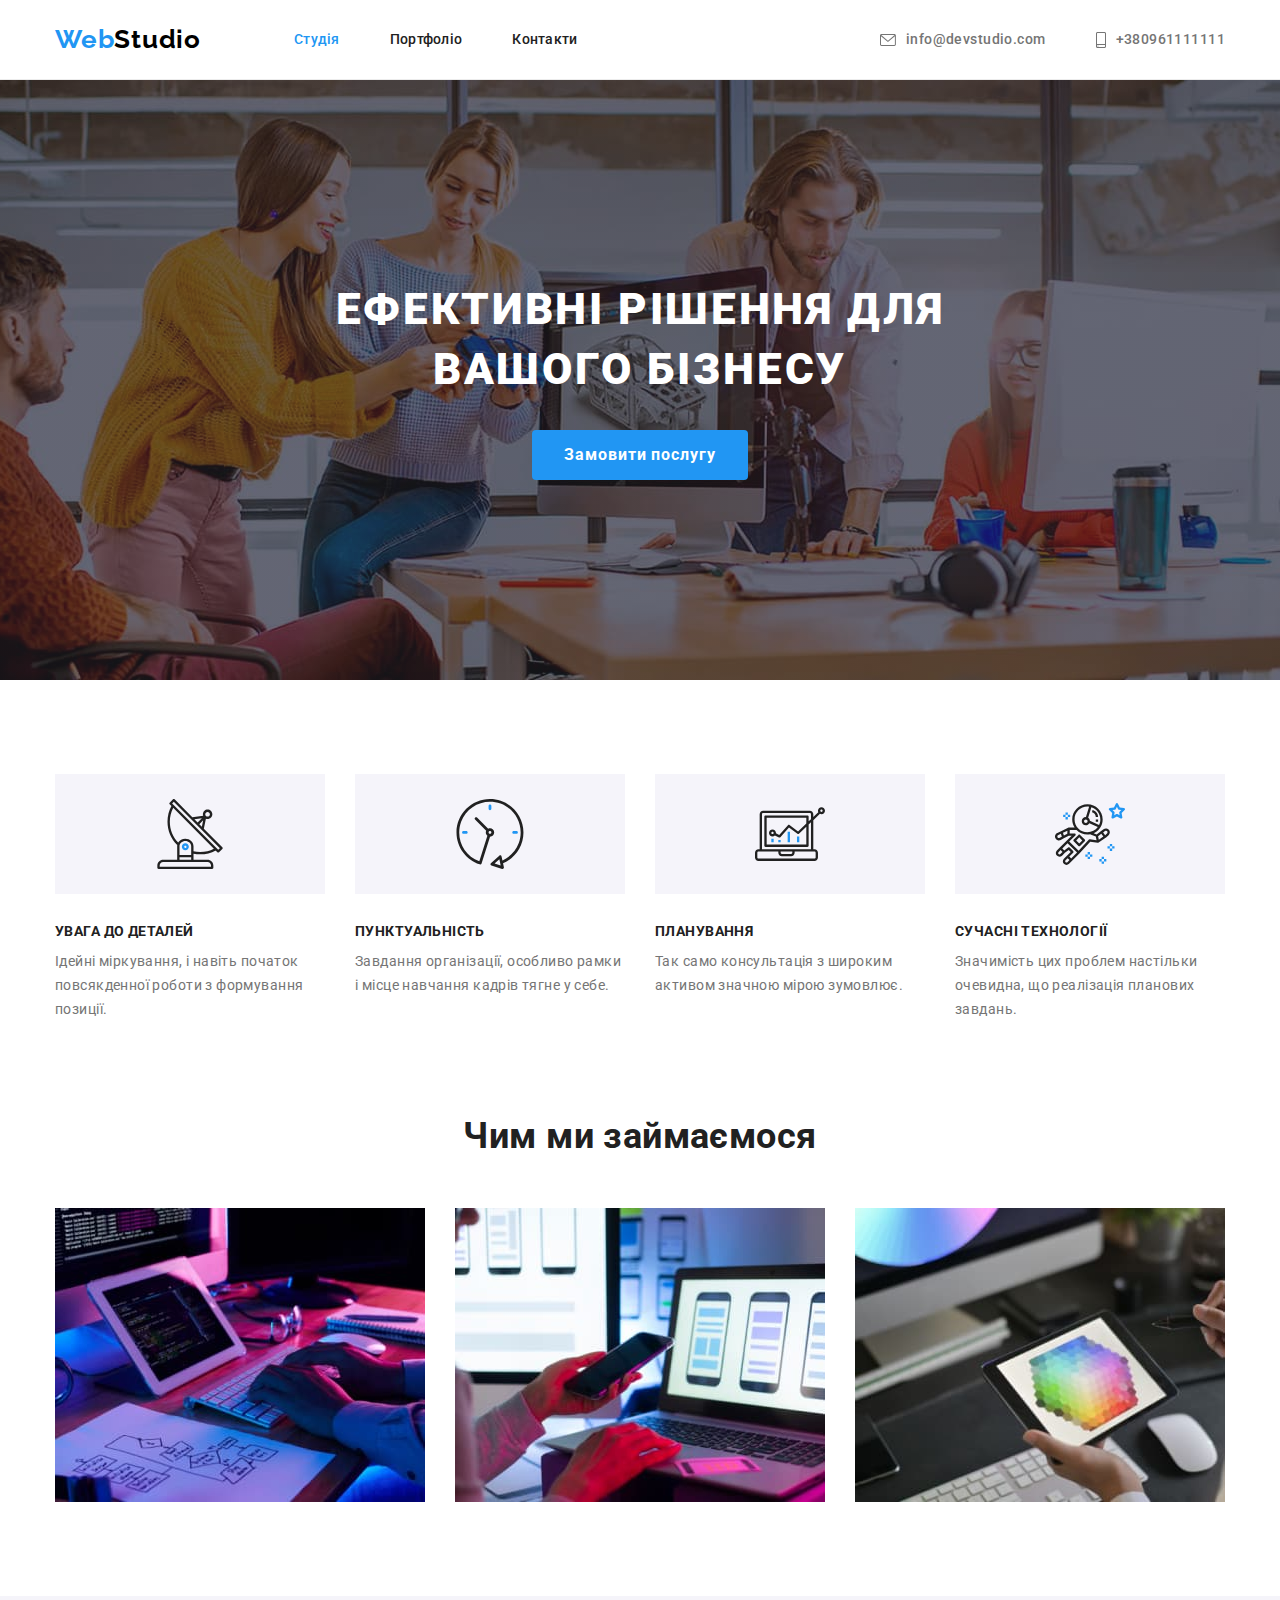
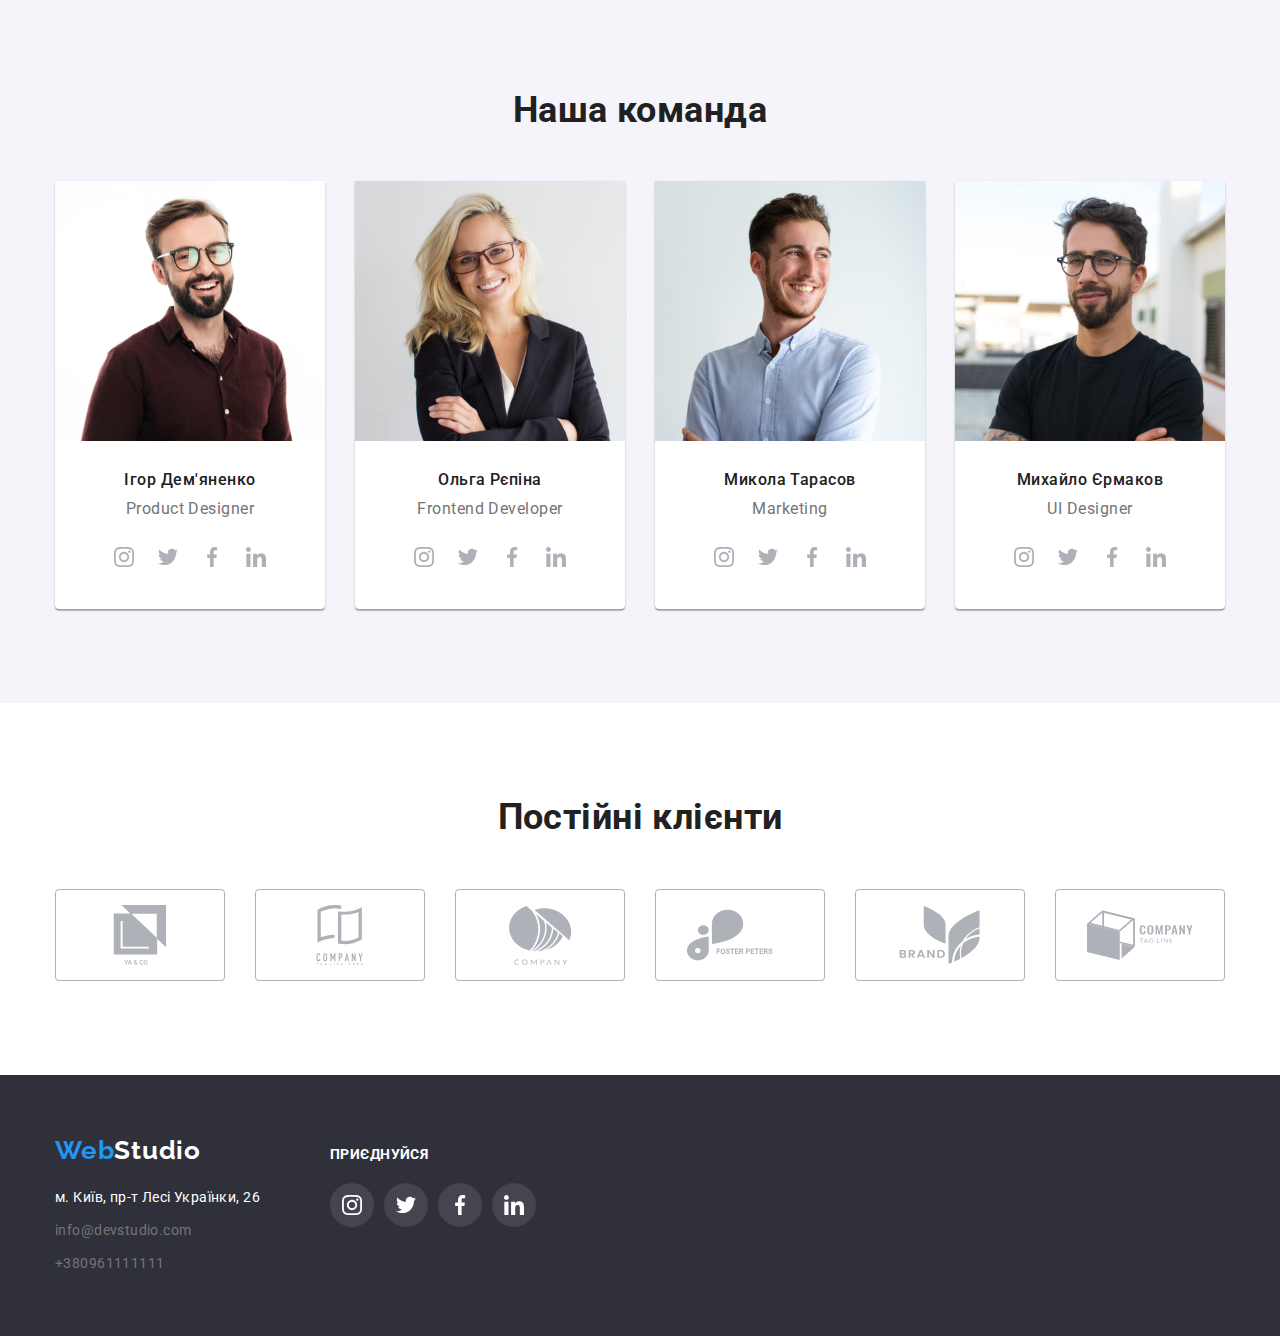
==== commit db43c2a9: "виправлено згідно зауважень ментора" ====
--- a/index.html
+++ b/index.html
@@ -292,46 +292,46 @@
                 <h2 class="secondary-title">Постійні клієнти</h2>
                 <ul class="client-items">
                     <li class="client-item">
-                        <button class="client-button">
-                        <svg class="firstclient-icon">
+                        <a class="client-button" href="#">
+                        <svg class="client-icon">
                             <use href="./images/symbol-defs.svg#icon-group1"></use>
                         </svg>
-                        </button>
-                    </li>
-                    <li class="client-item">
-                            <button class="client-button">
-                                <svg class="secondclient-icon">
+                        </a>
+                    </li>
+                    <li class="client-item">
+                        <a class="client-button" href="#">
+                                <svg class="client-icon">
                                     <use href="./images/symbol-defs.svg#icon-group2"></use>
                                 </svg>
-                            </button>
-                    </li>
-                    <li class="client-item">
-                        <button class="client-button">
-                        <svg class="thirdclient-icon">
+                        </a>
+                    </li>
+                    <li class="client-item">
+                        <a class="client-button" href="#">
+                        <svg class="client-icon">
                             <use href="./images/symbol-defs.svg#icon-group3"></use>
                         </svg>
-                        </button>
-                    </li>
-                    <li class="client-item">
-                            <button class="client-button">
-                                <svg class="fourthclient-icon">
+                        </a>
+                    </li>
+                    <li class="client-item">
+                        <a class="client-button" href="#">
+                                <svg class="client-icon">
                                     <use href="./images/symbol-defs.svg#icon-group4"></use>
                                 </svg>
-                            </button>
-                    </li>
-                    <li class="client-item">
-                            <button class="client-button">
-                                <svg class="fifthclient-icon">
+                        </a>
+                    </li>
+                    <li class="client-item">
+                        <a class="client-button" href="#">
+                                <svg class="client-icon">
                                     <use href="./images/symbol-defs.svg#icon-group5"></use>
                                 </svg>
-                            </button>
-                    </li>
-                    <li class="client-item">
-                            <button class="client-button">
-                                <svg class="sixthclient-icon">
+                        </a>
+                    </li>
+                    <li class="client-item">
+                        <a class="client-button" href="#">
+                                <svg class="client-icon">
                                     <use href="./images/symbol-defs.svg#icon-group6"></use>
                                 </svg>
-                            </button>
+                        </a>
                     </li>
                 </ul>
             </div>
@@ -340,8 +340,7 @@
     
     <!--Підвал-->
     <footer class="footer">
-        <div class="container">
-            <div class="footer-conteiner">
+        <div class="container footer-conteiner">
             <div class="footer-contacts">
         <a class="footer-logoweb link" href="./index.html">Web<span class="footer-logostudio">Studio</span>
         </a>
@@ -399,7 +398,6 @@
                     </li>
                 </ul>
             </div>
-            </div>
         </div>
     </footer>
 
--- a/css/style.css
+++ b/css/style.css
@@ -4,11 +4,11 @@
     --hover-color: #2196F3;
     --textwhite-color: #ffffff;
     --backgroundfilter-color: #EEEEEE;
-       
-    --noname-color: #000000;
+    --footerbgc-color: #2F303A;
+    
     --noname-color: #F5F4FA;
     --noname-color: #FFFFFF 60%;
-    --noname-color: #2F303A;
+    --noname-color: #000000;
     --headerline-color: #ECECEC;
 }
 
@@ -111,7 +111,7 @@
     color: var(--hover-color);
 }
 .current{
-   color: #2196F3;
+   color: var(--hover-color);
 }
 
 .headermail-icon:hover,
@@ -140,13 +140,13 @@
     width: 16px;
     height: 12px;
     margin-right: 10px;
-    cursor: pointer;
+    fill: currentColor;
 }
 .headertel-icon{
     width: 10px;
     height: 16px;
     margin-right: 10px;
-    cursor: pointer;
+    fill: currentColor;
 }
 
 .header-mail,
@@ -159,7 +159,8 @@
     color: var(--p-color);
     padding-top: 32px;
     padding-bottom: 32px;
-    fill: currentColor;
+    display: flex;
+    align-items: center;
 }
 .header-container{
     display: flex;
@@ -176,8 +177,12 @@
     max-width: 1600px;
     margin-left: auto;
     margin-right: auto;
-    background: rgba(47, 48, 58, 0.4);
-    background-image: url('../images/herosq.jpg');
+    background-color: #C4C4C4;
+    background-image: linear-gradient(rgba(47, 48, 58, 0.4), rgba(47, 48, 58, 0.4)),
+    url('../images/herosq.jpg');
+    background-repeat: no-repeat;
+    background-position: center;
+    background-size: cover;
     padding: 200px 0;
     
 }
@@ -198,7 +203,7 @@
 
 .button{
     font-family: inherit;
-    background: #2196F3;     
+    background: var(--hover-color);
     font-weight: 700;
     font-size: 16px;
     line-height: 1.87;
@@ -215,7 +220,7 @@
 
 .button:hover,
 .button:focus{
-    background: #188CE8;;
+    background: var(--hover-color);
 }
 
 .benefits-titles{
@@ -250,11 +255,14 @@
     height: 120px;
     background-color: #F5F4FA;
     margin-bottom: 30px;
+    display: flex;
+    justify-content: center;
+    align-items: center;
 }
 .benefits-icon{
     width: 70px;
     height: 70px;
-    margin: 25px 100px;
+    
 
 }
 .ourteamtext{
@@ -292,7 +300,7 @@
 .specialist {
     width: 270px;
     text-align: center;
-    background: #FFFFFF;
+    background: var(--textwhite-color);
     box-shadow: 0px 1px 3px rgba(0, 0, 0, 0.12), 0px 1px 1px rgba(0, 0, 0, 0.14), 0px 2px 1px rgba(0, 0, 0, 0.2);
     border-radius: 0px 0px 4px 4px;
 }
@@ -303,22 +311,20 @@
     display: flex;
 }
 .specialistlink{
-    display: block;
-    padding: 12px;
+    display: flex;
+    justify-content: center;
+    align-items: center;
     width: 44px;
     height: 44px;
-    border: transparent;
     border-radius: 50px;
-    background-color: #ffffff;
-    justify-content: center;
     cursor: pointer;
-    fill: #AFB1B8;
+    color: #AFB1B8;
 }
 
 .specialistlink:hover,
 .specialistlink:focus{
-    background-color: #2196F3;
-    fill: #FFFFFF;
+    background-color: var(--hover-color);
+    color: var(--textwhite-color);
 }
 
 .specialistbutton-item:not(:first-child) {
@@ -327,7 +333,7 @@
 .specialistlink-icon{
     width: 20px;
     height: 20px;
-    
+    fill: currentColor;
 }
 .specialistlink-items{
     display: flex;
@@ -342,6 +348,13 @@
 width: 370px;
 margin-left: 30px;
 margin-bottom: 30px;
+}
+.example-hover:hover,
+.example-hover:focus{
+    display: block;
+    box-shadow: 0px 1px 1px rgba(0, 0, 0, 0.12),
+                0px 4px 4px rgba(0, 0, 0, 0.06), 
+                1px 4px 6px rgba(0, 0, 0, 0.16);
 }
 .example:nth-child(3n+1){
 margin-left: 0;
@@ -357,6 +370,7 @@
     display: flex;
     margin-bottom: 50px;
     justify-content: center;
+    
 }
 .filterbutton-item:not(:first-child) {
     margin-left: 8px;
@@ -374,59 +388,45 @@
     border-radius: 4px;
     border: 0;
     padding: 6px 22px;
+    
 }
 .filterbutton:hover,
 .filterbutton:focus{
-    background-color: #2196F3;
-    color: var(--textwhite-color);
+    background-color: var(--hover-color);
+    color: var(--textwhite-color);
+    box-shadow: 0px 3px 1px rgba(0, 0, 0, 0.1),
+                0px 1px 2px rgba(0, 0, 0, 0.08),
+                0px 2px 2px rgba(0, 0, 0, 0.12);
 }
  
 .client-items{
     display: flex;
-    justify-content: center;
 }
 .client-item:not(:first-child) {
     margin-left: 30px;
 }
 .client-button{
+    display: flex;
+    justify-content: center;
+    align-items: center;
     width: 170px;
     height: 92px;
-    width: 170px;
     border: 1px solid #AFB1B8;
     border-radius: 4px;
-    background-color: #ffffff;
+    background-color: var(--textwhite-color);
     fill: #AFB1B8;
-    cursor: pointer;
 }
 .client-button:hover{
-    border: 1px solid #2196F3;
-    fill: #2196F3;
-}
-.firstclient-icon{
-    width: 41px;
-    height: 47px;
-}.secondclient-icon{
-    width: 40px;
-    height: 52px;
-}
-.thirdclient-icon{
-    width: 43px;
-    height: 41px;
-}
-.fourthclient-icon{
-    width: 84px;
-    height: 41px;
-}
-.fifthclient-icon{
-    width: 63px;
-    height: 45px;
-}
-.sixthclient-icon{
-    width: 94px;
-    height: 44px;
+    border: 1px solid var(--hover-color);
+    fill: var(--hover-color);
+}
+.client-icon{
+    width: 106px;
+    height: 60px;
 }
 .footer-conteiner{
     display: flex;
+    align-items: baseline;
 }
 .footer-contacts{
     display: block;
@@ -437,7 +437,7 @@
     line-height: 1.14;
     letter-spacing: 0.03em;
     text-transform: uppercase;
-    color: #FFFFFF;
+    color: var(--textwhite-color);
     margin-left: 70px;
     margin-top: 12px;
 
@@ -451,9 +451,8 @@
     height: 44px;
     padding: 12px;
     background: rgba(255, 255, 255, 0.1);
-    border: transparent;
     border-radius: 50px;
-    fill: #FFFFFF;
+    fill: var(--textwhite-color);
     cursor: pointer;
 }
 .footer-icon:not(:first-child) {
@@ -461,15 +460,15 @@
 }
 .footer-icon:hover,
 .footer-icon:focus {
-    background-color: #2196F3;
+    background-color: var(--hover-color);
 }
 .footertlink-icon{
     width: 20px;
     height: 20px;
-    fill: #FFFFFF;
+    fill: var(--textwhite-color);
 }
 .footer{
-    background-color: #2F303A;
+    background-color: var(--footerbgc-color);
     padding: 60px 0;
 }
 .footer-logoweb{
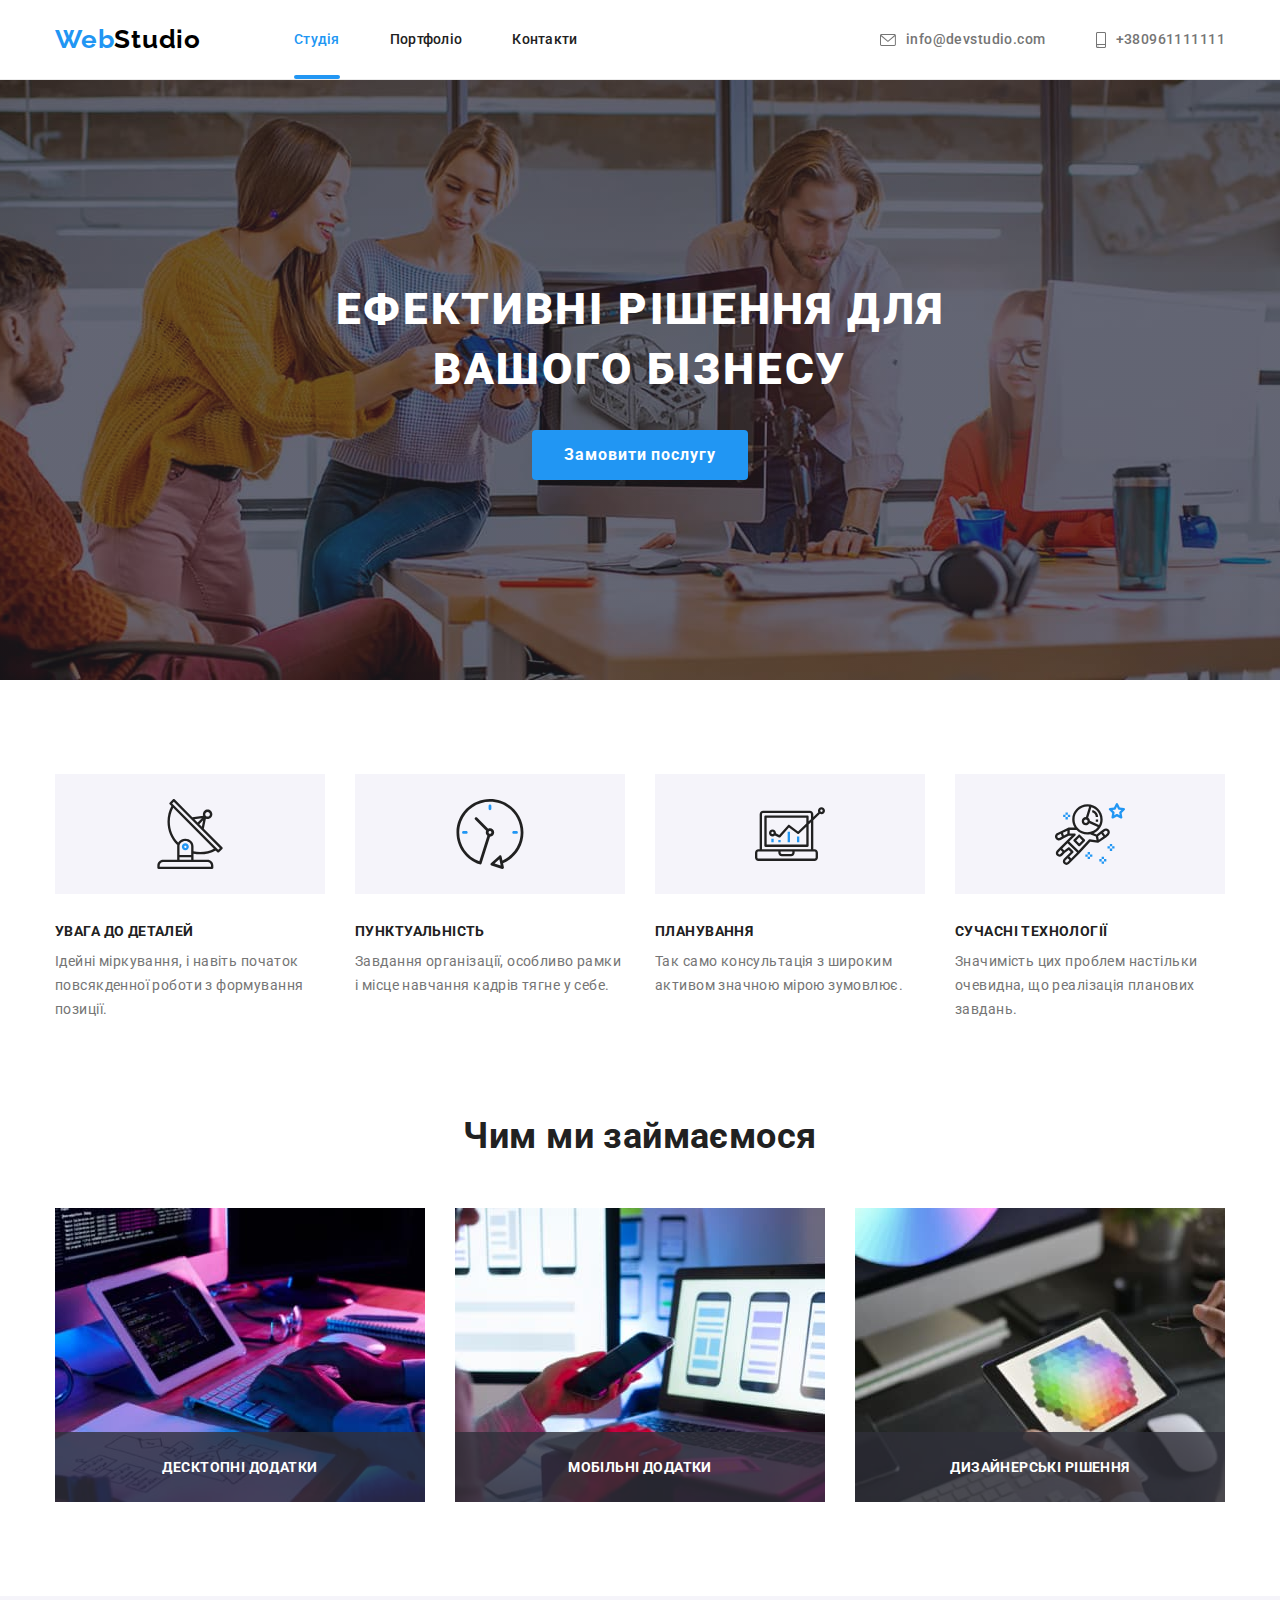
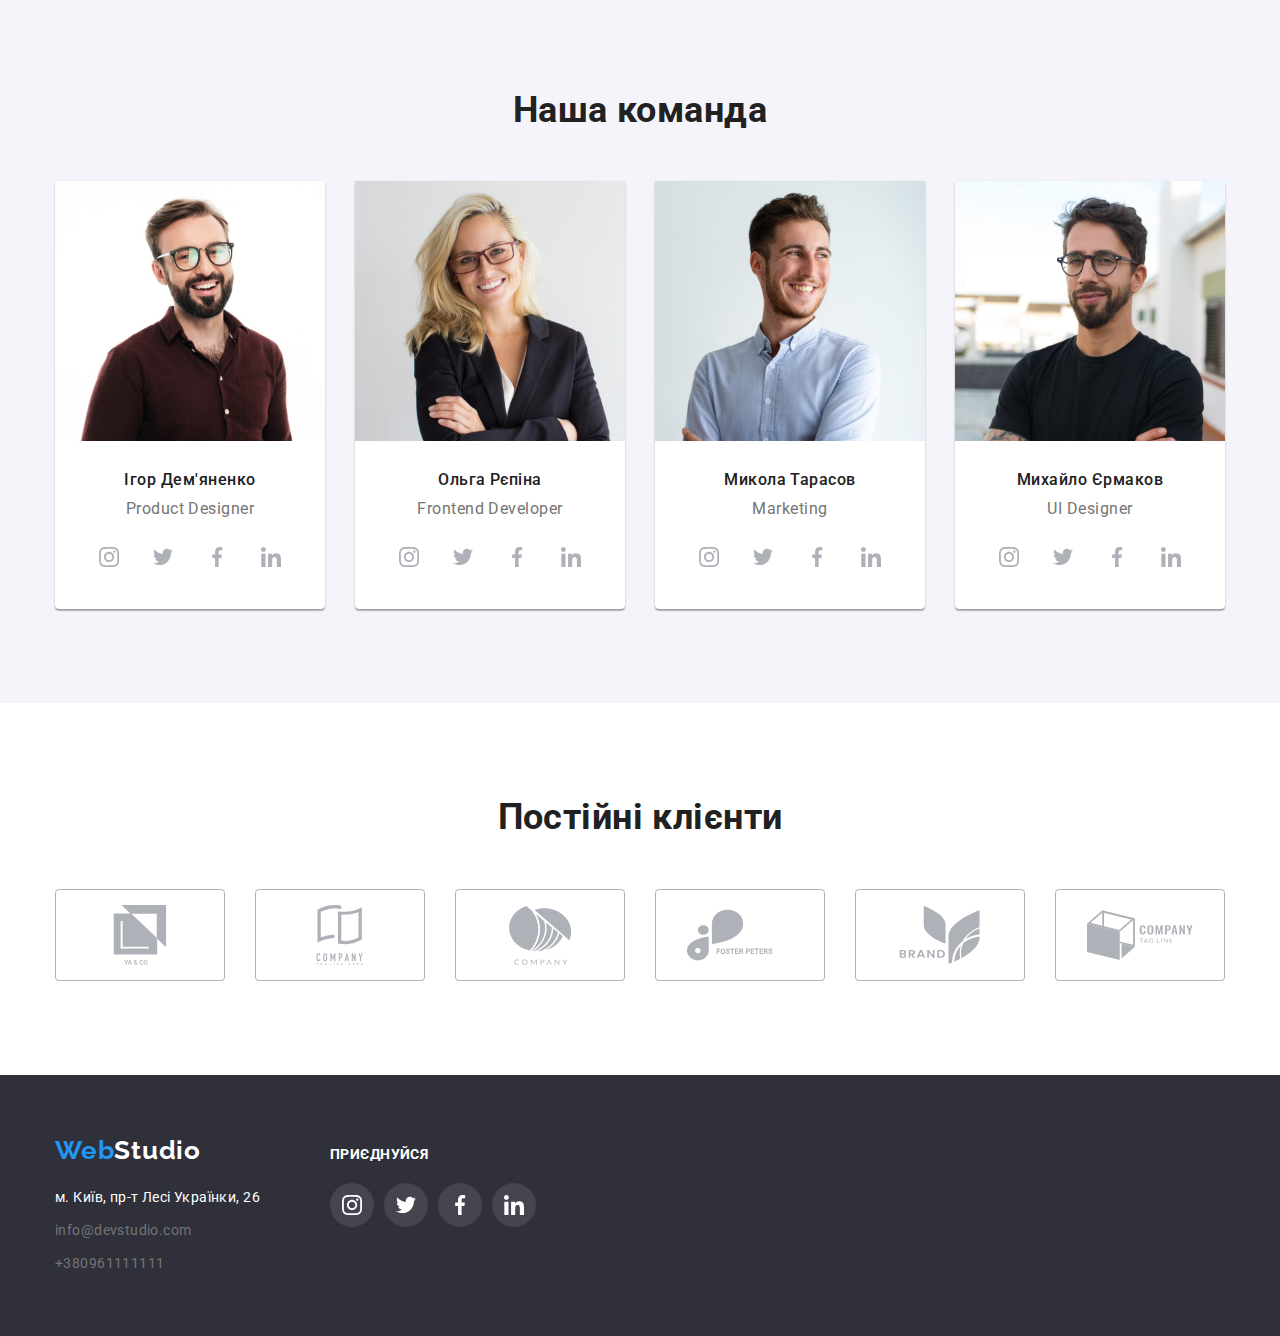
==== commit 41f2aafc: "виконано пункти А1-С7 дз-5" ====
--- a/index.html
+++ b/index.html
@@ -21,7 +21,7 @@
     
             <nav class="navigation">
                 <ul class="navigation-items">
-                    <li><a class="navigation-link link current" href="./index.html">Студія</a></li>
+                    <li><a class="navigation-link link current navline" href="./index.html">Студія</a></li>
                     <li><a class="navigation-link link" href="./portfolio.html">Портфоліо</a></li>
                     <li><a class="navigation-link link" href="">Контакти</a></li>
                 </ul>
@@ -106,9 +106,24 @@
             <div class="container">
             <h2 class="secondary-title">Чим ми займаємося</h2>
             <ul class="works-items">
-                <li class="works-item"><img src="./images/box1Sq.jpg" alt="обробка фотографій" width="370"></li>
-                <li class="works-item"><img src="./images/box2Sq.jpg" alt="погодження деталей з замовником" width="370"></li>
-                <li class="works-item"><img src="./images/box3Sq.jpg" alt="передача матеріалів замовнику" width="370"></li>
+                <li class="works-item">
+                    <img src="./images/box1Sq.jpg" alt="обробка фотографій" width="370">
+                    <div class="workcard-text">
+                    <p>Десктопні додатки</p>
+                    </div>
+                </li>
+                <li class="works-item">
+                    <img src="./images/box2Sq.jpg" alt="обробка фотографій" width="370">
+                    <div class="workcard-text">
+                        <p>Мобільні додатки</p>
+                    </div>
+                </li>
+                <li class="works-item">
+                    <img src="./images/box3Sq.jpg" alt="обробка фотографій" width="370">
+                    <div class="workcard-text">
+                        <p>Дизайнерські рішення</p>
+                    </div>
+                </li>
             </ul> 
             </div>
         </section>
@@ -361,7 +376,7 @@
         </address>
             </div>
             
-            <div class="footer-enjoy">
+            <div class="footer-join">
                 <p>Приєднуйся</p>
                 <ul class="footer-icons">
                     <li class="footer-icon">
@@ -400,6 +415,10 @@
             </div>
         </div>
     </footer>
+    
+<script src="./js/modal.js">
+    
+</script>
 
 </body>
 
--- a/css/style.css
+++ b/css/style.css
@@ -98,6 +98,7 @@
 }
 
 .navigation-link{
+    position: relative;
     font-weight: 500;
     font-size: 14px;
     line-height: 1.14;
@@ -109,6 +110,16 @@
 .navigation-link:hover,
 .navigation-link:focus{
     color: var(--hover-color);
+}
+.navline::after{
+    content: '';
+    display: block;
+    position: absolute;
+    bottom: 0;
+    width: 100%;
+    height: 4px;
+    border-radius: 2px;
+    background: var(--hover-color);
 }
 .current{
    color: var(--hover-color);
@@ -178,7 +189,8 @@
     margin-left: auto;
     margin-right: auto;
     background-color: #C4C4C4;
-    background-image: linear-gradient(rgba(47, 48, 58, 0.4), rgba(47, 48, 58, 0.4)),
+    background-image: linear-gradient(rgba(47, 48, 58, 0.4), 
+                                    rgba(47, 48, 58, 0.4)),
     url('../images/herosq.jpg');
     background-repeat: no-repeat;
     background-position: center;
@@ -287,6 +299,27 @@
 .works-item:not(:first-child) {
     margin-left: 30px;
 }
+.works-item{
+    display: flex;
+    position: relative;
+    
+}
+.workcard-text{
+    display: flex;
+    position: absolute;
+    width: 370px;
+    height: 70px;
+    font-weight: 700;
+    font-size: 14px;
+    line-height: 16px;
+    letter-spacing: 0.03em;
+    text-transform: uppercase;
+    background-color: rgba(47, 48, 58, 0.8);
+    color: #FFFFFF;
+    bottom: 0;
+    justify-content: center;
+    align-items: center;
+}
 .ourteam{
     background-color: #F5F4FA;
 }
@@ -301,7 +334,9 @@
     width: 270px;
     text-align: center;
     background: var(--textwhite-color);
-    box-shadow: 0px 1px 3px rgba(0, 0, 0, 0.12), 0px 1px 1px rgba(0, 0, 0, 0.14), 0px 2px 1px rgba(0, 0, 0, 0.2);
+    box-shadow: 0px 1px 3px rgba(0, 0, 0, 0.12),
+                0px 1px 1px rgba(0, 0, 0, 0.14), 
+                0px 2px 1px rgba(0, 0, 0, 0.2);
     border-radius: 0px 0px 4px 4px;
 }
 .specialist:not(:first-child) {
@@ -338,6 +373,7 @@
 .specialistlink-items{
     display: flex;
     justify-content: center;
+    gap: 10px;
 }
 
 .example-items{
@@ -356,6 +392,9 @@
                 0px 4px 4px rgba(0, 0, 0, 0.06), 
                 1px 4px 6px rgba(0, 0, 0, 0.16);
 }
+.example-hover:hover .examplecard-text{
+    transform: translateY(0)
+}
 .example:nth-child(3n+1){
 margin-left: 0;
 }
@@ -366,6 +405,30 @@
     border: 1px solid var(--backgroundfilter-color);
     border-top: none;
 }
+.examplecard{
+    display: flex;
+    position: relative;
+    overflow: hidden;
+}
+.examplecard-text{
+    position: absolute;
+    width: 100%;
+    height: 100%;
+    font-weight: 400;
+    font-size: 18px;
+    line-height: 1.55;
+    letter-spacing: 0.03em;
+    
+    background-color: rgba(33, 150, 243, 0.9);
+    color: #FFFFFF;
+    padding: 63px 24px;
+    justify-content: center;
+    align-items: center;
+
+    transform: translateY(101%);
+    transition: transform 250ms cubic-bezier(0.4, 0, 0.2, 1);
+    
+}
 .filterbuttons{
     display: flex;
     margin-bottom: 50px;
@@ -413,7 +476,6 @@
     height: 92px;
     border: 1px solid #AFB1B8;
     border-radius: 4px;
-    background-color: var(--textwhite-color);
     fill: #AFB1B8;
 }
 .client-button:hover{
@@ -431,7 +493,7 @@
 .footer-contacts{
     display: block;
 }
-.footer-enjoy{
+.footer-join{
     font-weight: 700;
     font-size: 14px;
     line-height: 1.14;
@@ -439,8 +501,6 @@
     text-transform: uppercase;
     color: var(--textwhite-color);
     margin-left: 70px;
-    margin-top: 12px;
-
 }
 .footer-icons{
     display: flex;
